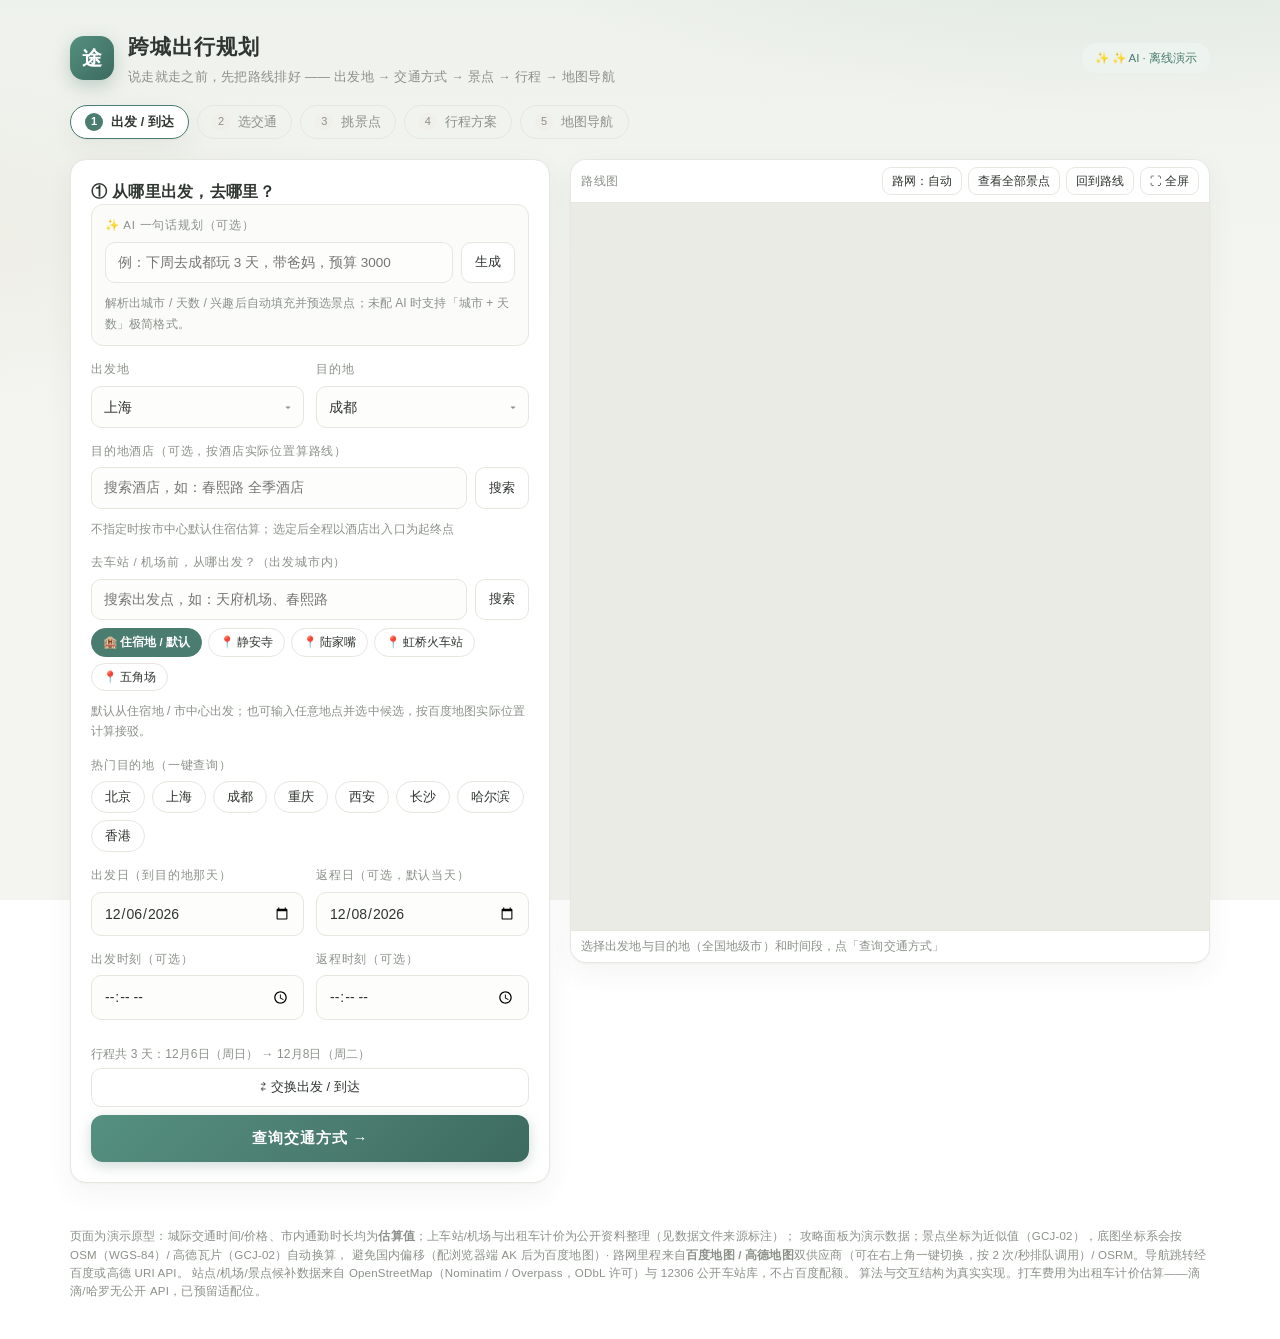
==== prototype/web/travel.html @ 3b56edc2 "feat: AI 景点编排、真实路线可达性与地图坐标/移动端优化 - 步骤④新增「AI 编排」方案，复用步骤①的 AI 通道与配置；输出经白名单、去重、漏排补位与跨天容量平衡 - 接入 OSRM 步行" ====
<!doctype html>
<html lang="zh-CN">
<head>
<meta charset="utf-8">
<meta name="viewport" content="width=device-width, initial-scale=1, viewport-fit=cover">
<meta name="theme-color" content="#f4f5f1">
<title>跨城出行规划 · 原型</title>
<link rel="stylesheet" href="vendor/leaflet/leaflet.css">
<link rel="stylesheet" href="travel.css">
</head>
<body>

<header class="topbar">
  <div class="brand">
    <div class="logo">途</div>
    <div>
      <h1>跨城出行规划</h1>
      <p class="sub">说走就走之前，先把路线排好 —— 出发地 → 交通方式 → 景点 → 行程 → 地图导航</p>
    </div>
  </div>
  <div class="badges">
    <button class="badge ghost link" id="btnAiSet" type="button">✨ <span id="aiBadge">AI 设置</span></button>
  </div>
</header>

<ol class="stepper" id="stepper">
  <li data-step="1" class="on"><i>1</i>出发 / 到达</li>
  <li data-step="2"><i>2</i>选交通</li>
  <li data-step="3"><i>3</i>挑景点</li>
  <li data-step="4"><i>4</i>行程方案</li>
  <li data-step="5"><i>5</i>地图导航</li>
</ol>

<main class="layout">
  <section class="col left">

    <!-- 步骤 1：出发地 / 目的地 -->
    <div class="card step" id="card1">
      <h2>① 从哪里出发，去哪里？</h2>
      <div class="nl-box">
        <label>✨ AI 一句话规划（可选）</label>
        <div class="nl-row">
          <input id="nlInput" placeholder="例：下周去成都玩 3 天，带爸妈，预算 3000">
          <button id="btnNL" class="ghost-btn">生成</button>
        </div>
        <p class="hint">解析出城市 / 天数 / 兴趣后自动填充并预选景点；未配 AI 时支持「城市 + 天数」极简格式。</p>
      </div>
      <div class="field-row">
        <div class="field">
          <label>出发地</label>
          <div class="combo">
            <input id="fromComboInput" class="combo-input" type="text" placeholder="搜索或选择城市"
                   autocomplete="off" role="combobox" aria-expanded="false">
            <button class="combo-arrow" type="button" tabindex="-1" aria-label="展开城市列表">▾</button>
            <div id="fromComboList" class="combo-list hidden"></div>
            <select id="fromSel" class="combo-native" tabindex="-1" aria-hidden="true"></select>
          </div>
        </div>
        <div class="field">
          <label>目的地</label>
          <div class="combo">
            <input id="toComboInput" class="combo-input" type="text" placeholder="搜索或选择城市"
                   autocomplete="off" role="combobox" aria-expanded="false">
            <button class="combo-arrow" type="button" tabindex="-1" aria-label="展开城市列表">▾</button>
            <div id="toComboList" class="combo-list hidden"></div>
            <select id="toSel" class="combo-native" tabindex="-1" aria-hidden="true"></select>
          </div>
        </div>
      </div>
      <div class="field hotel-field">
        <label>目的地酒店（可选，按酒店实际位置算路线）</label>
        <div class="hotel-row">
          <input id="hotelInput" placeholder="搜索酒店，如：春熙路 全季酒店">
          <button id="btnHotelSearch" class="ghost-btn" type="button">搜索</button>
        </div>
        <div id="hotelResults" class="hotel-results hidden"></div>
        <p class="hint" id="hotelHint">不指定时按市中心默认住宿估算；选定后全程以酒店出入口为起终点</p>
      </div>
      <div class="field depart-field">
        <label>去车站 / 机场前，从哪出发？（出发城市内）</label>
        <div class="poi-row">
          <input id="departPointInput" placeholder="搜索出发点，如：天府机场、春熙路">
          <button id="btnDepartSearch" class="ghost-btn" type="button">搜索</button>
        </div>
        <div id="departPointResults" class="poi-results hidden"></div>
        <div id="departPointQuick" class="poi-quick"></div>
        <div id="departPointPicked" class="poi-picked hidden"></div>
        <p class="hint" id="departPointHint">默认从住宿地 / 市中心出发；也可输入任意地点并选中候选，按百度地图实际位置计算接驳。</p>
      </div>
      <div class="field">
        <label>热门目的地（一键查询）</label>
        <div class="quick-cities" id="quickCities">
          <button type="button" data-city="北京">北京</button>
          <button type="button" data-city="上海">上海</button>
          <button type="button" data-city="成都">成都</button>
          <button type="button" data-city="重庆">重庆</button>
          <button type="button" data-city="西安">西安</button>
          <button type="button" data-city="长沙">长沙</button>
          <button type="button" data-city="哈尔滨">哈尔滨</button>
          <button type="button" data-city="香港">香港</button>
        </div>
      </div>
      <div class="field-row">
        <div class="field">
          <label>出发日（到目的地那天）</label>
          <input id="arriveDate" type="date">
        </div>
        <div class="field">
          <label>返程日（可选，默认当天）</label>
          <input id="returnDate" type="date">
        </div>
      </div>
      <div class="field-row">
        <div class="field">
          <label>出发时刻（可选）</label>
          <input id="departTime" type="time" value="">
        </div>
        <div class="field">
          <label>返程时刻（可选）</label>
          <input id="returnTime" type="time" value="">
        </div>
      </div>
      <p class="hint" id="tripHint"></p>
      <button id="btnSwap" class="ghost-btn" style="width:100%;margin-top:4px">⇄ 交换出发 / 到达</button>
      <button id="btnQuery" class="primary">查询交通方式 →</button>
    </div>

    <!-- 步骤 2：交通方式对比 -->
    <div class="card step hidden" id="card2">
      <div class="step-head">
        <h2>② 怎么过去？</h2>
        <button class="back" data-goto="1">← 改城市</button>
      </div>
      <p class="muted" id="distInfo"></p>
      <div id="accessBar" class="access-bar hidden"></div>
      <div id="transportList" class="transport-list"></div>
      <div id="stationPanel" class="station-panel hidden">
        <div class="station-block">
          <div class="station-title" id="fromStationTitle">🛫 出发城市 · 上车站 / 机场</div>
          <div class="poi-row">
            <input id="fromStationInput" placeholder="搜索出发城市的火车站 / 机场">
            <button id="btnFromStationSearch" class="ghost-btn" type="button">搜索</button>
          </div>
          <div id="fromStationResults" class="poi-results hidden"></div>
          <div id="fromStationChips" class="poi-quick"></div>
        </div>
        <div class="station-block">
          <div class="station-title" id="toStationTitle">🛬 目的城市 · 下车站 / 机场</div>
          <div class="poi-row">
            <input id="toStationInput" placeholder="搜索目的城市的火车站 / 机场">
            <button id="btnToStationSearch" class="ghost-btn" type="button">搜索</button>
          </div>
          <div id="toStationResults" class="poi-results hidden"></div>
          <div id="toStationChips" class="poi-quick"></div>
        </div>
        <p class="hint station-hint">火车站来自 12306 免费车站库（本机缓存 7 天），机场优先用内置数据；只有内置没有的站点才会请求百度，且结果会缓存。搜索后可选任意车站 / 机场，接驳里程按所选站点重算。</p>
      </div>
      <p class="hint">城际时间/票价按距离估算（车次票价以 12306 / 航司为准）；上车站与接驳时长来自车站库 + 路网估算，接入真实票务 API 后替换。</p>
      <button id="btnTo3" class="primary" disabled>下一步：挑选景点 →</button>
    </div>

    <!-- 步骤 3：景点分布与选择 -->
    <div class="card step hidden" id="card3">
      <div class="step-head">
        <h2>③ 在 <span id="destName"></span> 玩哪些？</h2>
        <button class="back" data-goto="2">← 改交通</button>
      </div>
      <div class="pool-head">
        <span id="selInfo" class="muted">已选 0 个 · 游玩约 0 分钟</span>
        <span>
          <button id="btnGuide" class="ghost-btn">📍 目的地情报</button>
          <button id="btnClassic" class="ghost-btn">🔥 一键选入经典组合</button>
        </span>
      </div>
      <div class="tier-filter" id="tierFilter"></div>
      <div id="guidePanel" class="guide hidden">
        <div class="g-banner" id="guideBanner"></div>
        <div class="g-tabs" id="guideTabs">
          <button data-gtab="food"></button>
          <button data-gtab="stay"></button>
          <button data-gtab="tips"></button>
          <button data-gtab="ideas"></button>
        </div>
        <input id="guideSearch" placeholder="检索攻略，如：住宿 / 火锅 / 避坑 / 预约">
        <div id="guideList" class="g-list"></div>
        <div class="g-ask">
          <input id="guideQ" placeholder="攻略库里没有的，直接问：带爸妈两天怎么排？">
          <button id="btnGuideAsk" class="ghost-btn">问 AI</button>
        </div>
        <button id="guideGen" class="ghost-btn hidden" style="margin-top:8px">让 AI 生成该城市攻略</button>
      </div>
      <div id="spotGrid" class="spot-grid"></div>
      <p class="hint">景点分四级：<b>🔥热门</b>（必去打卡）、<b>💰性价比</b>（免费或便宜但值得）、<b>🌿冷门</b>（本地人爱去）、<b>🧭待探索</b>（新晋网红 / 小众宝藏）。右侧地图即分布，点圆点也可勾选。</p>
      <button id="btnPlan" class="primary">生成行程规划 →</button>
    </div>

    <!-- 步骤 4：行程方案 -->
    <div class="card step hidden" id="card4">
      <div class="step-head">
        <h2>④ 行程方案</h2>
        <button class="back" data-goto="3">← 改景点</button>
      </div>
      <div class="scheme-tabs" id="schemeTabs">
        <button data-scheme="recommended" class="on">🤖 系统推荐 · 最省时</button>
        <button data-scheme="popular">🔥 大众经典路线</button>
        <button data-scheme="custom">✍️ 自定义安排</button>
        <button data-scheme="ai">✨ AI 编排</button>
      </div>
      <p class="muted" id="schemeMeta"></p>
      <div id="aiPlanBar" class="ai-plan-bar hidden">
        <span id="aiPlanStatus" class="ai-plan-status"></span>
        <button id="btnAiReplan" class="ghost-btn sm" type="button">🔄 重新编排</button>
      </div>
      <p class="trip-meta" id="tripMeta"></p>
      <div class="opt-row">
        <label class="chk"><input type="checkbox" id="chkTicket" checked> 费用计入门票</label>
      </div>
      <div class="preset-row">
        <span class="muted">通勤快捷键：</span>
        <button class="ghost-btn sm" data-preset="smart" title="逐段对比步行 / 骑行 / 公交地铁 / 打车的百度实时时长，选最快组合">⚡ 最快组合</button>
        <button class="ghost-btn sm" data-preset="taxi">全程打车</button>
        <button class="ghost-btn sm" data-preset="transit">全程公交地铁</button>
      </div>
      <div id="timeline" class="timeline"></div>
      <div id="totals" class="totals"></div>
      <div class="action-row">
        <button id="btnCopy" class="ghost-btn">📋 复制行程单</button>
        <button id="btnExplain" class="ghost-btn">🤖 AI 讲解</button>
        <button id="btnTo5" class="primary">地图与导航 →</button>
      </div>
    </div>

    <!-- 步骤 5：地图导航 -->
    <div class="card step hidden" id="card5">
      <div class="step-head">
        <h2>⑤ 地图导航（雏形）</h2>
        <button class="back" data-goto="4">← 改方案</button>
      </div>
      <p class="muted">右侧地图已画出整条路线：<b>不同颜色 = 不同天数</b>，线型区分方式（点线=步行、长虚线=骑行、实线=公交地铁、疏虚线=打车），同一天颜色相同、多天自动换色，避免线路叠在一起看不清。数字圆点为游玩顺序，🏨 为住宿/出发点。点任意一段线可查看该段并跳转导航。</p>
      <div class="action-row">
        <button id="btnNavAll" class="primary">🧭 在百度地图导航全程</button>
      </div>
      <p class="hint">「⚡ 最快组合」会逐段对比步行 / 骑行 / 公交地铁 / 打车的百度实时时长，交通方式可以每段不同；公交地铁段自带步行接驳，时间轴会显示换乘组成。详细道路折线加载完成前，地图先用直线示意。</p>
    </div>

  </section>

  <aside class="mapcard">
    <div class="map-head">
      <span class="map-title">路线图</span>
      <div class="map-toolbar">
        <button id="btnProvider" class="ghost-btn sm" title="在 自动 / 百度 / 高德 之间切换路网服务">路网：自动</button>
        <button id="btnFitSpots" class="ghost-btn sm">查看全部景点</button>
        <button id="btnFitRoute" class="ghost-btn sm">回到路线</button>
        <button id="btnMapFull" class="ghost-btn sm" type="button" title="全屏查看地图，手机上更大更好操作">⛶ 全屏</button>
      </div>
    </div>
    <div id="map"></div>
    <div class="map-foot">
      <div id="legend" class="legend hidden"></div>
      <div id="mapHint" class="map-hint">选择城市后，这里展示两地位置与景点分布</div>
    </div>
    <div id="routeLoading" class="route-loading hidden" role="status" aria-live="polite">
      <span class="rl-spin" aria-hidden="true"></span>
      <span id="routeLoadingText">正在加载详细路线</span>
    </div>
  </aside>
</main>

<footer class="foot">
  页面为演示原型：城际交通时间/价格、市内通勤时长均为<b>估算值</b>；上车站/机场与出租车计价为公开资料整理（见数据文件来源标注）；
  攻略面板为演示数据；景点坐标为近似值（GCJ-02），底图坐标系会按 OSM（WGS-84）/ 高德瓦片（GCJ-02）自动换算，
  避免国内偏移（配浏览器端 AK 后为百度地图）·
  路网里程来自<b>百度地图 / 高德地图</b>双供应商（可在右上角一键切换，按 2 次/秒排队调用）/ OSRM。导航跳转经百度或高德 URI API。
  站点/机场/景点候补数据来自 OpenStreetMap（Nominatim / Overpass，ODbL 许可）与 12306 公开车站库，不占百度配额。
  算法与交互结构为真实实现。打车费用为出租车计价估算——滴滴/哈罗无公开 API，已预留适配位。
</footer>

<div id="toast" class="toast hidden"></div>

<!-- AI 设置弹窗 -->
<div id="aiModal" class="modal hidden">
  <div class="modal-card">
    <div class="step-head">
      <h2>✨ AI 与地图服务设置</h2>
      <button class="back" data-close type="button">✕ 关闭</button>
    </div>
    <p class="muted" id="aiStatus"></p>
    <div class="field">
      <label>通道</label>
      <select id="aiProvider"></select>
      <p class="hint" id="aiProviderHint"></p>
    </div>
    <div id="aiRealFields">
      <div class="field">
        <label>Base URL（OpenAI 兼容接口）</label>
        <input id="aiBaseURL">
      </div>
      <div class="field">
        <label>模型</label>
        <input id="aiModel">
      </div>
      <div class="field">
        <label>API Key（只存本机浏览器；留空则用本地 serve.py 的环境变量 key）</label>
        <input id="aiKey" type="password" placeholder="sk-…">
      </div>
    </div>
    <p class="hint" style="margin:16px 0 8px;font-weight:600;color:var(--ink)">百度地图开放平台</p>
    <p class="muted" id="baiduStatus"></p>
    <div class="field">
      <label>服务器端 AK（Web 服务 API，路网里程；留空则用 serve.py 环境变量 BAIDU_MAP_AK）</label>
      <input id="baiduAk" type="password" placeholder="百度控制台 · 服务端 AK（IP 白名单）">
    </div>
    <div class="field">
      <label>浏览器端 AK（JS API GL，地图展示层；保存并刷新后底图切换为百度地图）</label>
      <input id="baiduAkBrowser" type="password" placeholder="百度控制台 · 浏览器端 AK（Referer 白名单）">
    </div>
    <p class="hint" style="margin:16px 0 8px;font-weight:600;color:var(--ink)">高级：按能力分流（可选）</p>
    <p class="muted">默认「自动」：路线先走百度、地点先走高德，两家额度各摊一半。任一项指定后，地图工具栏的路网按钮会显示「自定义」。</p>
    <div class="field-row">
      <div class="field">
        <label>路线规划（驾车/步行/公交）</label>
        <select id="routeProviderPref">
          <option value="auto">自动</option>
          <option value="baidu">百度地图</option>
          <option value="amap">高德地图</option>
        </select>
      </div>
      <div class="field">
        <label>地点检索（POI/酒店/车站）</label>
        <select id="placeProviderPref">
          <option value="auto">自动</option>
          <option value="baidu">百度地图</option>
          <option value="amap">高德地图</option>
        </select>
      </div>
    </div>
    <p class="hint" style="margin:16px 0 8px;font-weight:600;color:var(--ink)">本地持久缓存</p>
    <p class="muted" id="cacheStatus">地点与路线结果会保存到本机；超出上限时按使用频率自动清理低频条目。</p>
    <div class="field">
      <label>缓存体积上限（MB，默认 500；范围 10–10240）</label>
      <input id="cacheMaxMb" type="number" min="10" max="10240" step="10" placeholder="500">
    </div>
    <div class="action-row" style="margin-top:0">
      <button id="cacheSave" class="ghost-btn" type="button">保存缓存上限</button>
    </div>
    <div class="action-row">
      <button id="aiTest" class="ghost-btn">测试连通</button>
      <button id="aiSave" class="primary">保存</button>
    </div>
    <p class="hint">推荐：OpenRouter 免费模型（浏览器直连，无需本地服务）；现场断网时用「离线演示」通道。两类 key 永远不会写进代码仓库。</p>
  </div>
</div>

<!-- AI 输出弹窗（讲解 / 问答 / 一句话规划结果） -->
<div id="aiOut" class="modal hidden">
  <div class="modal-card">
    <div class="step-head">
      <h2 id="aiOutTitle"></h2>
      <button class="back" data-close type="button">✕ 关闭</button>
    </div>
    <div id="aiOutBody" class="ai-out"></div>
  </div>
</div>

<script src="vendor/leaflet/leaflet.js"></script>
<script src="travel-data.js"></script>
<script src="travel-guides.js"></script>
<script src="ai.js"></script>
<script src="baidu.js"></script>
<script src="maps.js"></script>
<script src="travel.js"></script>
</body>
</html>
---- prototype/web/vendor/leaflet/leaflet.css ----
/* required styles */

.leaflet-pane,
.leaflet-tile,
.leaflet-marker-icon,
.leaflet-marker-shadow,
.leaflet-tile-container,
.leaflet-pane > svg,
.leaflet-pane > canvas,
.leaflet-zoom-box,
.leaflet-image-layer,
.leaflet-layer {
	position: absolute;
	left: 0;
	top: 0;
	}
.leaflet-container {
	overflow: hidden;
	}
.leaflet-tile,
.leaflet-marker-icon,
.leaflet-marker-shadow {
	-webkit-user-select: none;
	   -moz-user-select: none;
	        user-select: none;
	  -webkit-user-drag: none;
	}
/* Prevents IE11 from highlighting tiles in blue */
.leaflet-tile::selection {
	background: transparent;
}
/* Safari renders non-retina tile on retina better with this, but Chrome is worse */
.leaflet-safari .leaflet-tile {
	image-rendering: -webkit-optimize-contrast;
	}
/* hack that prevents hw layers "stretching" when loading new tiles */
.leaflet-safari .leaflet-tile-container {
	width: 1600px;
	height: 1600px;
	-webkit-transform-origin: 0 0;
	}
.leaflet-marker-icon,
.leaflet-marker-shadow {
	display: block;
	}
/* .leaflet-container svg: reset svg max-width decleration shipped in Joomla! (joomla.org) 3.x */
/* .leaflet-container img: map is broken in FF if you have max-width: 100% on tiles */
.leaflet-container .leaflet-overlay-pane svg {
	max-width: none !important;
	max-height: none !important;
	}
.leaflet-container .leaflet-marker-pane img,
.leaflet-container .leaflet-shadow-pane img,
.leaflet-container .leaflet-tile-pane img,
.leaflet-container img.leaflet-image-layer,
.leaflet-container .leaflet-tile {
	max-width: none !important;
	max-height: none !important;
	width: auto;
	padding: 0;
	}

.leaflet-container img.leaflet-tile {
	/* See: https://bugs.chromium.org/p/chromium/issues/detail?id=600120 */
	mix-blend-mode: plus-lighter;
}

.leaflet-container.leaflet-touch-zoom {
	-ms-touch-action: pan-x pan-y;
	touch-action: pan-x pan-y;
	}
.leaflet-container.leaflet-touch-drag {
	-ms-touch-action: pinch-zoom;
	/* Fallback for FF which doesn't support pinch-zoom */
	touch-action: none;
	touch-action: pinch-zoom;
}
.leaflet-container.leaflet-touch-drag.leaflet-touch-zoom {
	-ms-touch-action: none;
	touch-action: none;
}
.leaflet-container {
	-webkit-tap-highlight-color: transparent;
}
.leaflet-container a {
	-webkit-tap-highlight-color: rgba(51, 181, 229, 0.4);
}
.leaflet-tile {
	filter: inherit;
	visibility: hidden;
	}
.leaflet-tile-loaded {
	visibility: inherit;
	}
.leaflet-zoom-box {
	width: 0;
	height: 0;
	-moz-box-sizing: border-box;
	     box-sizing: border-box;
	z-index: 800;
	}
/* workaround for https://bugzilla.mozilla.org/show_bug.cgi?id=888319 */
.leaflet-overlay-pane svg {
	-moz-user-select: none;
	}

.leaflet-pane         { z-index: 400; }

.leaflet-tile-pane    { z-index: 200; }
.leaflet-overlay-pane { z-index: 400; }
.leaflet-shadow-pane  { z-index: 500; }
.leaflet-marker-pane  { z-index: 600; }
.leaflet-tooltip-pane   { z-index: 650; }
.leaflet-popup-pane   { z-index: 700; }

.leaflet-map-pane canvas { z-index: 100; }
.leaflet-map-pane svg    { z-index: 200; }

.leaflet-vml-shape {
	width: 1px;
	height: 1px;
	}
.lvml {
	behavior: url(#default#VML);
	display: inline-block;
	position: absolute;
	}


/* control positioning */

.leaflet-control {
	position: relative;
	z-index: 800;
	pointer-events: visiblePainted; /* IE 9-10 doesn't have auto */
	pointer-events: auto;
	}
.leaflet-top,
.leaflet-bottom {
	position: absolute;
	z-index: 1000;
	pointer-events: none;
	}
.leaflet-top {
	top: 0;
	}
.leaflet-right {
	right: 0;
	}
.leaflet-bottom {
	bottom: 0;
	}
.leaflet-left {
	left: 0;
	}
.leaflet-control {
	float: left;
	clear: both;
	}
.leaflet-right .leaflet-control {
	float: right;
	}
.leaflet-top .leaflet-control {
	margin-top: 10px;
	}
.leaflet-bottom .leaflet-control {
	margin-bottom: 10px;
	}
.leaflet-left .leaflet-control {
	margin-left: 10px;
	}
.leaflet-right .leaflet-control {
	margin-right: 10px;
	}


/* zoom and fade animations */

.leaflet-fade-anim .leaflet-popup {
	opacity: 0;
	-webkit-transition: opacity 0.2s linear;
	   -moz-transition: opacity 0.2s linear;
	        transition: opacity 0.2s linear;
	}
.leaflet-fade-anim .leaflet-map-pane .leaflet-popup {
	opacity: 1;
	}
.leaflet-zoom-animated {
	-webkit-transform-origin: 0 0;
	    -ms-transform-origin: 0 0;
	        transform-origin: 0 0;
	}
svg.leaflet-zoom-animated {
	will-change: transform;
}

.leaflet-zoom-anim .leaflet-zoom-animated {
	-webkit-transition: -webkit-transform 0.25s cubic-bezier(0,0,0.25,1);
	   -moz-transition:    -moz-transform 0.25s cubic-bezier(0,0,0.25,1);
	        transition:         transform 0.25s cubic-bezier(0,0,0.25,1);
	}
.leaflet-zoom-anim .leaflet-tile,
.leaflet-pan-anim .leaflet-tile {
	-webkit-transition: none;
	   -moz-transition: none;
	        transition: none;
	}

.leaflet-zoom-anim .leaflet-zoom-hide {
	visibility: hidden;
	}


/* cursors */

.leaflet-interactive {
	cursor: pointer;
	}
.leaflet-grab {
	cursor: -webkit-grab;
	cursor:    -moz-grab;
	cursor:         grab;
	}
.leaflet-crosshair,
.leaflet-crosshair .leaflet-interactive {
	cursor: crosshair;
	}
.leaflet-popup-pane,
.leaflet-control {
	cursor: auto;
	}
.leaflet-dragging .leaflet-grab,
.leaflet-dragging .leaflet-grab .leaflet-interactive,
.leaflet-dragging .leaflet-marker-draggable {
	cursor: move;
	cursor: -webkit-grabbing;
	cursor:    -moz-grabbing;
	cursor:         grabbing;
	}

/* marker & overlays interactivity */
.leaflet-marker-icon,
.leaflet-marker-shadow,
.leaflet-image-layer,
.leaflet-pane > svg path,
.leaflet-tile-container {
	pointer-events: none;
	}

.leaflet-marker-icon.leaflet-interactive,
.leaflet-image-layer.leaflet-interactive,
.leaflet-pane > svg path.leaflet-interactive,
svg.leaflet-image-layer.leaflet-interactive path {
	pointer-events: visiblePainted; /* IE 9-10 doesn't have auto */
	pointer-events: auto;
	}

/* visual tweaks */

.leaflet-container {
	background: #ddd;
	outline-offset: 1px;
	}
.leaflet-container a {
	color: #0078A8;
	}
.leaflet-zoom-box {
	border: 2px dotted #38f;
	background: rgba(255,255,255,0.5);
	}


/* general typography */
.leaflet-container {
	font-family: "Helvetica Neue", Arial, Helvetica, sans-serif;
	font-size: 12px;
	font-size: 0.75rem;
	line-height: 1.5;
	}


/* general toolbar styles */

.leaflet-bar {
	box-shadow: 0 1px 5px rgba(0,0,0,0.65);
	border-radius: 4px;
	}
.leaflet-bar a {
	background-color: #fff;
	border-bottom: 1px solid #ccc;
	width: 26px;
	height: 26px;
	line-height: 26px;
	display: block;
	text-align: center;
	text-decoration: none;
	color: black;
	}
.leaflet-bar a,
.leaflet-control-layers-toggle {
	background-position: 50% 50%;
	background-repeat: no-repeat;
	display: block;
	}
.leaflet-bar a:hover,
.leaflet-bar a:focus {
	background-color: #f4f4f4;
	}
.leaflet-bar a:first-child {
	border-top-left-radius: 4px;
	border-top-right-radius: 4px;
	}
.leaflet-bar a:last-child {
	border-bottom-left-radius: 4px;
	border-bottom-right-radius: 4px;
	border-bottom: none;
	}
.leaflet-bar a.leaflet-disabled {
	cursor: default;
	background-color: #f4f4f4;
	color: #bbb;
	}

.leaflet-touch .leaflet-bar a {
	width: 30px;
	height: 30px;
	line-height: 30px;
	}
.leaflet-touch .leaflet-bar a:first-child {
	border-top-left-radius: 2px;
	border-top-right-radius: 2px;
	}
.leaflet-touch .leaflet-bar a:last-child {
	border-bottom-left-radius: 2px;
	border-bottom-right-radius: 2px;
	}

/* zoom control */

.leaflet-control-zoom-in,
.leaflet-control-zoom-out {
	font: bold 18px 'Lucida Console', Monaco, monospace;
	text-indent: 1px;
	}

.leaflet-touch .leaflet-control-zoom-in, .leaflet-touch .leaflet-control-zoom-out  {
	font-size: 22px;
	}


/* layers control */

.leaflet-control-layers {
	box-shadow: 0 1px 5px rgba(0,0,0,0.4);
	background: #fff;
	border-radius: 5px;
	}
.leaflet-control-layers-toggle {
	background-image: url(images/layers.png);
	width: 36px;
	height: 36px;
	}
.leaflet-retina .leaflet-control-layers-toggle {
	background-image: url(images/layers-2x.png);
	background-size: 26px 26px;
	}
.leaflet-touch .leaflet-control-layers-toggle {
	width: 44px;
	height: 44px;
	}
.leaflet-control-layers .leaflet-control-layers-list,
.leaflet-control-layers-expanded .leaflet-control-layers-toggle {
	display: none;
	}
.leaflet-control-layers-expanded .leaflet-control-layers-list {
	display: block;
	position: relative;
	}
.leaflet-control-layers-expanded {
	padding: 6px 10px 6px 6px;
	color: #333;
	background: #fff;
	}
.leaflet-control-layers-scrollbar {
	overflow-y: scroll;
	overflow-x: hidden;
	padding-right: 5px;
	}
.leaflet-control-layers-selector {
	margin-top: 2px;
	position: relative;
	top: 1px;
	}
.leaflet-control-layers label {
	display: block;
	font-size: 13px;
	font-size: 1.08333em;
	}
.leaflet-control-layers-separator {
	height: 0;
	border-top: 1px solid #ddd;
	margin: 5px -10px 5px -6px;
	}

/* Default icon URLs */
.leaflet-default-icon-path { /* used only in path-guessing heuristic, see L.Icon.Default */
	background-image: url(images/marker-icon.png);
	}


/* attribution and scale controls */

.leaflet-container .leaflet-control-attribution {
	background: #fff;
	background: rgba(255, 255, 255, 0.8);
	margin: 0;
	}
.leaflet-control-attribution,
.leaflet-control-scale-line {
	padding: 0 5px;
	color: #333;
	line-height: 1.4;
	}
.leaflet-control-attribution a {
	text-decoration: none;
	}
.leaflet-control-attribution a:hover,
.leaflet-control-attribution a:focus {
	text-decoration: underline;
	}
.leaflet-attribution-flag {
	display: inline !important;
	vertical-align: baseline !important;
	width: 1em;
	height: 0.6669em;
	}
.leaflet-left .leaflet-control-scale {
	margin-left: 5px;
	}
.leaflet-bottom .leaflet-control-scale {
	margin-bottom: 5px;
	}
.leaflet-control-scale-line {
	border: 2px solid #777;
	border-top: none;
	line-height: 1.1;
	padding: 2px 5px 1px;
	white-space: nowrap;
	-moz-box-sizing: border-box;
	     box-sizing: border-box;
	background: rgba(255, 255, 255, 0.8);
	text-shadow: 1px 1px #fff;
	}
.leaflet-control-scale-line:not(:first-child) {
	border-top: 2px solid #777;
	border-bottom: none;
	margin-top: -2px;
	}
.leaflet-control-scale-line:not(:first-child):not(:last-child) {
	border-bottom: 2px solid #777;
	}

.leaflet-touch .leaflet-control-attribution,
.leaflet-touch .leaflet-control-layers,
.leaflet-touch .leaflet-bar {
	box-shadow: none;
	}
.leaflet-touch .leaflet-control-layers,
.leaflet-touch .leaflet-bar {
	border: 2px solid rgba(0,0,0,0.2);
	background-clip: padding-box;
	}


/* popup */

.leaflet-popup {
	position: absolute;
	text-align: center;
	margin-bottom: 20px;
	}
.leaflet-popup-content-wrapper {
	padding: 1px;
	text-align: left;
	border-radius: 12px;
	}
.leaflet-popup-content {
	margin: 13px 24px 13px 20px;
	line-height: 1.3;
	font-size: 13px;
	font-size: 1.08333em;
	min-height: 1px;
	}
.leaflet-popup-content p {
	margin: 17px 0;
	margin: 1.3em 0;
	}
.leaflet-popup-tip-container {
	width: 40px;
	height: 20px;
	position: absolute;
	left: 50%;
	margin-top: -1px;
	margin-left: -20px;
	overflow: hidden;
	pointer-events: none;
	}
.leaflet-popup-tip {
	width: 17px;
	height: 17px;
	padding: 1px;

	margin: -10px auto 0;
	pointer-events: auto;

	-webkit-transform: rotate(45deg);
	   -moz-transform: rotate(45deg);
	    -ms-transform: rotate(45deg);
	        transform: rotate(45deg);
	}
.leaflet-popup-content-wrapper,
.leaflet-popup-tip {
	background: white;
	color: #333;
	box-shadow: 0 3px 14px rgba(0,0,0,0.4);
	}
.leaflet-container a.leaflet-popup-close-button {
	position: absolute;
	top: 0;
	right: 0;
	border: none;
	text-align: center;
	width: 24px;
	height: 24px;
	font: 16px/24px Tahoma, Verdana, sans-serif;
	color: #757575;
	text-decoration: none;
	background: transparent;
	}
.leaflet-container a.leaflet-popup-close-button:hover,
.leaflet-container a.leaflet-popup-close-button:focus {
	color: #585858;
	}
.leaflet-popup-scrolled {
	overflow: auto;
	}

.leaflet-oldie .leaflet-popup-content-wrapper {
	-ms-zoom: 1;
	}
.leaflet-oldie .leaflet-popup-tip {
	width: 24px;
	margin: 0 auto;

	-ms-filter: "progid:DXImageTransform.Microsoft.Matrix(M11=0.70710678, M12=0.70710678, M21=-0.70710678, M22=0.70710678)";
	filter: progid:DXImageTransform.Microsoft.Matrix(M11=0.70710678, M12=0.70710678, M21=-0.70710678, M22=0.70710678);
	}

.leaflet-oldie .leaflet-control-zoom,
.leaflet-oldie .leaflet-control-layers,
.leaflet-oldie .leaflet-popup-content-wrapper,
.leaflet-oldie .leaflet-popup-tip {
	border: 1px solid #999;
	}


/* div icon */

.leaflet-div-icon {
	background: #fff;
	border: 1px solid #666;
	}


/* Tooltip */
/* Base styles for the element that has a tooltip */
.leaflet-tooltip {
	position: absolute;
	padding: 6px;
	background-color: #fff;
	border: 1px solid #fff;
	border-radius: 3px;
	color: #222;
	white-space: nowrap;
	-webkit-user-select: none;
	-moz-user-select: none;
	-ms-user-select: none;
	user-select: none;
	pointer-events: none;
	box-shadow: 0 1px 3px rgba(0,0,0,0.4);
	}
.leaflet-tooltip.leaflet-interactive {
	cursor: pointer;
	pointer-events: auto;
	}
.leaflet-tooltip-top:before,
.leaflet-tooltip-bottom:before,
.leaflet-tooltip-left:before,
.leaflet-tooltip-right:before {
	position: absolute;
	pointer-events: none;
	border: 6px solid transparent;
	background: transparent;
	content: "";
	}

/* Directions */

.leaflet-tooltip-bottom {
	margin-top: 6px;
}
.leaflet-tooltip-top {
	margin-top: -6px;
}
.leaflet-tooltip-bottom:before,
.leaflet-tooltip-top:before {
	left: 50%;
	margin-left: -6px;
	}
.leaflet-tooltip-top:before {
	bottom: 0;
	margin-bottom: -12px;
	border-top-color: #fff;
	}
.leaflet-tooltip-bottom:before {
	top: 0;
	margin-top: -12px;
	margin-left: -6px;
	border-bottom-color: #fff;
	}
.leaflet-tooltip-left {
	margin-left: -6px;
}
.leaflet-tooltip-right {
	margin-left: 6px;
}
.leaflet-tooltip-left:before,
.leaflet-tooltip-right:before {
	top: 50%;
	margin-top: -6px;
	}
.leaflet-tooltip-left:before {
	right: 0;
	margin-right: -12px;
	border-left-color: #fff;
	}
.leaflet-tooltip-right:before {
	left: 0;
	margin-left: -12px;
	border-right-color: #fff;
	}

/* Printing */

@media print {
	/* Prevent printers from removing background-images of controls. */
	.leaflet-control {
		-webkit-print-color-adjust: exact;
		print-color-adjust: exact;
		}
	}
---- prototype/web/travel.css ----
/* 跨城出行规划 · 简约缓和风
 * 设计基调：清晨薄雾 —— 低饱和青绿灰底、柔和松石绿主色、大留白、细边框、轻阴影。
 * 只做视觉层，类名与页面逻辑完全对应 travel.html / travel.js。
 */
:root{
  --bg:#f4f5f1;
  --card:#ffffff;
  --ink:#2f3530;
  --muted:#8b9189;
  --line:#e7e6df;
  --line-soft:#f0efe9;
  --accent:#4a7c6f;        /* 松石绿 */
  --accent-deep:#3c6a5e;
  --accent-soft:#edf3ef;
  --sand:#a98963;          /* 暖沙色，少量点缀 */
  --sand-soft:#f6f1e7;
  --red:#b06a5b;
  --shadow:0 1px 2px rgba(47,53,48,.04), 0 10px 28px rgba(47,53,48,.055);
  --r:16px;
  /* 通勤方式（低饱和） */
  --walk:#6b9e78; --bike:#b39a67; --transit:#7295b4; --taxi:#9a86b8;
}
*{box-sizing:border-box}
html,body{margin:0;padding:0}
body{
  background:
    radial-gradient(1100px 380px at 88% -120px, rgba(74,124,111,.12), transparent 62%),
    radial-gradient(900px 320px at -10% 240px, rgba(169,137,99,.07), transparent 60%),
    linear-gradient(180deg,#eef2ec 0%,var(--bg) 320px);
  background-attachment:fixed;
  color:var(--ink);
  font:15px/1.6 -apple-system,BlinkMacSystemFont,"PingFang SC","HarmonyOS Sans SC","Microsoft YaHei",sans-serif;
  -webkit-font-smoothing:antialiased;
  letter-spacing:.1px;
}
::selection{background:#cfe2da}
::-webkit-scrollbar{width:10px;height:10px}
::-webkit-scrollbar-thumb{background:#d4d9d1;border-radius:8px;border:2px solid var(--bg)}
::-webkit-scrollbar-thumb:hover{background:#c2c9c0}
::-webkit-scrollbar-track{background:transparent}
h1,h2{margin:0;font-weight:600}
h2{font-size:15.5px;letter-spacing:.3px}
button{font:inherit;color:inherit;cursor:pointer}
input,select{font:inherit;color:inherit}
.hidden{display:none!important}
.muted{color:var(--muted);font-size:12.5px}
.hint{font-size:12px;color:var(--muted);margin:10px 0 0;line-height:1.7}
.hint b{color:var(--ink);font-weight:600}

/* ---------- 顶栏 ---------- */
.topbar{
  display:flex;align-items:center;justify-content:space-between;gap:16px;
  max-width:1180px;margin:0 auto;padding:30px 20px 18px;
}
.brand{display:flex;align-items:center;gap:14px}
.logo{
  width:44px;height:44px;border-radius:14px;flex:none;
  background:linear-gradient(135deg,#55907f,var(--accent-deep));
  color:#fff;display:grid;place-items:center;
  font-size:20px;font-weight:600;letter-spacing:1px;
  box-shadow:0 6px 18px rgba(60,106,94,.28);
}
h1{font-size:21px;letter-spacing:1px}
.sub{margin:3px 0 0;font-size:12.5px;color:var(--muted);letter-spacing:.3px}
.badges{display:flex;gap:8px;flex-wrap:wrap;justify-content:flex-end}
.badge{
  font-size:11.5px;padding:5px 12px;border-radius:999px;text-decoration:none;
  background:transparent;color:var(--muted);border:1px solid var(--line);
  white-space:nowrap;transition:.2s;
}
.badge:first-child{background:var(--accent-soft);color:var(--accent);border-color:transparent}
.badge.link:hover,.badge.ghost:hover{color:var(--accent);border-color:var(--accent)}

/* ---------- 步骤条 ---------- */
.stepper{
  list-style:none;display:flex;gap:8px;flex-wrap:wrap;
  max-width:1180px;margin:0 auto;padding:0 20px 10px;
}
.stepper li{
  display:flex;align-items:center;gap:8px;
  font-size:12.5px;color:var(--muted);padding:6px 14px;border-radius:999px;
  background:transparent;border:1px solid var(--line);user-select:none;transition:.2s;
}
.stepper li i{
  font-style:normal;width:18px;height:18px;border-radius:50%;
  display:grid;place-items:center;font-size:11px;
  background:var(--line-soft);color:var(--muted);transition:.2s;
}
.stepper li.done{color:var(--accent);border-color:transparent;background:var(--accent-soft)}
.stepper li.done i{background:transparent;color:var(--accent)}
.stepper li.on{color:var(--ink);font-weight:600;border-color:var(--accent);background:var(--card);box-shadow:var(--shadow)}
.stepper li.on i{background:var(--accent);color:#fff}
.stepper li.can{cursor:pointer}
.stepper li.can:hover{border-color:var(--accent);color:var(--accent)}

/* ---------- 布局 ---------- */
.layout{
  max-width:1180px;margin:0 auto;padding:10px 20px 28px;
  display:grid;grid-template-columns:480px minmax(0,1fr);gap:20px;align-items:start;
}
.col{min-width:0}
.card{
  background:var(--card);border:1px solid var(--line);border-radius:var(--r);
  box-shadow:var(--shadow);padding:20px;margin-bottom:16px;
}
.step-head{display:flex;align-items:center;justify-content:space-between;gap:10px;margin-bottom:12px}
.back{
  border:0;background:transparent;color:var(--muted);font-size:12.5px;padding:2px 4px;
  transition:.2s;
}
.back:hover{color:var(--accent)}

.field{margin-bottom:14px}
.field label{
  display:block;font-size:11.5px;color:var(--muted);letter-spacing:.8px;margin-bottom:7px;
}
.field-row{display:grid;grid-template-columns:1fr 1fr;gap:12px}
select,input[type=date],input[type=time],input[type=number]{
  width:100%;padding:9px 12px;border:1px solid var(--line);border-radius:10px;
  background:#fdfdfb;font-size:14px;color:var(--ink);transition:border-color .2s;
}
select:focus,input:focus{outline:none;border-color:var(--accent);box-shadow:0 0 0 3px rgba(74,124,111,.12)}

.primary{
  width:100%;margin-top:8px;padding:12px 16px;border:0;border-radius:12px;
  background:linear-gradient(135deg,#55907f,var(--accent) 55%,var(--accent-deep));
  color:#fff;font-weight:600;font-size:14.5px;letter-spacing:1px;
  box-shadow:0 4px 14px rgba(60,106,94,.24);
  transition:.2s;
}
.primary:hover:not(:disabled){box-shadow:0 6px 20px rgba(60,106,94,.34);transform:translateY(-1px)}
.primary:active:not(:disabled){transform:translateY(0)}
.primary:disabled{background:#cdd4cf;color:#fff;cursor:not-allowed;box-shadow:none;transform:none}
.ghost-btn{
  border:1px solid var(--line);background:var(--card);border-radius:10px;
  padding:8px 13px;font-size:13px;color:var(--ink);transition:.2s;
}
.ghost-btn:hover{border-color:var(--accent);color:var(--accent)}
.ghost-btn.sm{padding:5px 11px;font-size:12.5px;border-radius:9px}
button.on.ghost-btn{background:var(--accent-soft);border-color:var(--accent);color:var(--accent);font-weight:600}

/* ---------- 步骤2：交通卡片 ---------- */
.transport-list{display:flex;flex-direction:column;gap:10px;margin-top:12px}
.tcard{
  display:grid;grid-template-columns:46px 1fr auto;gap:13px;align-items:center;
  border:1px solid var(--line);border-radius:14px;padding:13px 16px;background:var(--card);
  cursor:pointer;transition:.2s;position:relative;text-align:left;width:100%;
}
.tcard:hover{border-color:#cfd8d2;transform:translateY(-1px);box-shadow:0 6px 18px rgba(47,53,48,.07)}
.tcard.on{
  border-color:var(--accent);background:var(--accent-soft);
  box-shadow:0 0 0 1px var(--accent) inset, 0 8px 20px rgba(74,124,111,.10);
}
.tcard.off{opacity:.42;cursor:not-allowed;background:#fafaf7;transform:none;box-shadow:none}
.tcard .ico{
  font-size:23px;width:46px;height:46px;border-radius:13px;
  background:#fbfcf9;border:1px solid var(--line-soft);
  display:grid;place-items:center;
}
.tcard.on .ico{background:#fff;border-color:#dbe7e1}
.tcard .name{display:block;font-weight:600;font-size:14px}
.tcard .note{display:block;font-size:11.5px;color:var(--muted);margin-top:2px}
.tcard .time{font-size:17px;font-weight:700;font-variant-numeric:tabular-nums}
.tcard .cost{display:block;font-size:12.5px;color:var(--sand);text-align:right;margin-top:1px}
.tcard .why{font-size:11.5px;color:var(--muted)}
.tb{
  position:absolute;top:-9px;right:12px;font-size:10.5px;padding:2px 9px;border-radius:999px;
  background:var(--sand-soft);color:var(--sand);border:1px solid #eadfc9;
}
.tb.fast{background:#edf2f7;color:#5c7d9b;border-color:transparent}
.tb.cheap{background:var(--accent-soft);color:var(--accent);border-color:transparent}

/* ---------- 步骤3：景点 ---------- */
.pool-head{display:flex;align-items:center;justify-content:space-between;gap:10px;margin:2px 0 12px}
.quick-cities{display:flex;gap:7px;flex-wrap:wrap}
.quick-cities button{
  border:1px solid var(--line);background:var(--card);border-radius:999px;
  padding:5px 13px;font-size:12.5px;color:var(--ink);transition:.2s;
}
.quick-cities button:hover{border-color:var(--accent);color:var(--accent);background:var(--accent-soft)}
.tier-filter{display:flex;gap:7px;flex-wrap:wrap;margin:0 0 12px}
.tier-filter button{
  border:1px solid var(--line);background:var(--card);border-radius:999px;
  padding:4px 12px;font-size:12px;color:var(--muted);transition:.2s;
}
.tier-filter button i{font-style:normal;opacity:.6;font-size:11px}
.tier-filter button.on{background:var(--accent);border-color:var(--accent);color:#fff;font-weight:600}
.tier-filter button.on i{opacity:.85}
.tier-filter button:disabled{opacity:.35;cursor:not-allowed}
.spot-grid{display:grid;grid-template-columns:repeat(auto-fill,minmax(136px,1fr));gap:9px}
.spot{
  position:relative;text-align:left;background:var(--card);border:1px solid var(--line);
  border-radius:13px;padding:11px 12px;cursor:pointer;transition:.2s;
}
.spot:hover{border-color:#cfd8d2;transform:translateY(-2px);box-shadow:0 6px 16px rgba(47,53,48,.08)}
.spot.on{
  border-color:var(--accent);background:var(--accent-soft);
  box-shadow:0 0 0 1px var(--accent) inset;
}
.spot .nm{display:block;font-weight:600;font-size:13px;line-height:1.4;padding-right:16px}
.spot .meta{font-size:11px;color:var(--muted);margin-top:4px;display:flex;gap:6px;flex-wrap:wrap}
.spot .bar{display:block;height:3px;border-radius:2px;background:var(--line-soft);margin-top:8px;overflow:hidden}
.spot .bar i{display:block;height:100%;background:var(--sand)}
.spot .tick{
  position:absolute;top:9px;right:9px;width:17px;height:17px;border-radius:50%;
  border:1.5px solid var(--line);background:var(--card);display:grid;place-items:center;
  font-size:11px;color:#fff;transition:.2s;
}
.spot.on .tick{background:var(--accent);border-color:var(--accent)}
.tier{font-size:10px;padding:1px 8px;border-radius:999px;display:inline-block;margin-bottom:6px}
.tier.t-hot{background:#f5efe6;color:#8a6f4d}
.tier.t-value{background:#ecf2ec;color:#4a7c6f}
.tier.t-niche{background:#edf1f5;color:#5c7d9b}
.tier.t-explore{background:#f1eef5;color:#7d6b9b}
.notice{
  grid-column:1/-1;background:#fdfdfb;border:1px dashed #dddcd2;border-radius:14px;
  padding:20px 22px;
}
.notice h3{margin:0 0 8px;font-size:15px}
.notice p{margin:6px 0;font-size:13px;color:var(--ink)}
.notice p.muted{font-size:12px}
.near-label{margin-top:12px!important;font-weight:600}
.near-list{display:flex;gap:8px;flex-wrap:wrap;margin-top:6px}

/* ---------- 步骤4：方案与时间轴 ---------- */
.scheme-tabs{display:flex;gap:7px;flex-wrap:wrap;margin-bottom:10px}
.scheme-tabs button{
  border:1px solid var(--line);background:var(--card);border-radius:999px;
  padding:6px 14px;font-size:12.5px;color:var(--muted);transition:.2s;
}
.scheme-tabs button.on{background:var(--accent);border-color:var(--accent);color:#fff;font-weight:600}
.scheme-tabs button.busy{opacity:.6;cursor:wait}
.ai-plan-bar{
  display:flex;align-items:center;gap:10px;flex-wrap:wrap;
  margin:-2px 0 10px;padding:8px 12px;border:1px solid #d8e6df;border-radius:10px;
  background:#f2f8f4;font-size:12px;color:var(--muted);
}
.ai-plan-bar .ai-plan-status{flex:1 1 200px;min-width:0;line-height:1.5}
.ai-plan-bar .ghost-btn{flex:none}
.ai-why{
  margin:6px 0 2px;padding:7px 11px;border-left:2px solid var(--accent);
  background:#f4f9f6;border-radius:0 8px 8px 0;
  font-size:11.5px;color:var(--muted);line-height:1.6;
}
.opt-row{display:flex;gap:16px;margin:10px 0 4px;flex-wrap:wrap}
.chk{display:flex;align-items:center;gap:6px;font-size:13px;color:var(--ink)}
.chk input{accent-color:var(--accent)}
.preset-row{display:flex;align-items:center;gap:7px;flex-wrap:wrap;margin:8px 0 2px}

.timeline{margin:14px 0 4px}
.day-block{
  background:var(--card);border:1px solid var(--line);border-left:3px solid var(--day-c, var(--line));
  border-radius:var(--r);box-shadow:var(--shadow);margin-bottom:16px;overflow:hidden;
}
.day-head .d-dot{width:9px;height:9px;border-radius:50%;display:inline-block;flex:none}
.day-body{position:relative;padding:14px 16px 12px 34px}
.day-body::before{
  content:"";position:absolute;left:14px;top:20px;bottom:16px;width:2px;
  background:var(--line-soft);
}
.day-head{
  display:flex;align-items:center;gap:10px;flex-wrap:wrap;
  padding:11px 16px;
  background:linear-gradient(90deg,#eaf2ee, #f2f6f1 70%, #f7f9f4);
  border-bottom:1px solid var(--line);
}
.day-head .d-num{
  background:var(--accent);color:#fff;padding:2px 12px;border-radius:999px;
  font-size:12px;font-weight:600;letter-spacing:1px;
}
.day-head .d-date{font-weight:600;font-size:13px}
.day-head .d-sub{font-size:11.5px;color:var(--muted)}
.day-head .d-warn{
  font-size:11px;color:var(--red);background:#f7eeec;
  border-radius:999px;padding:2px 10px;
}
.t-rest{
  margin:2px 0;padding:10px 14px;font-size:12.5px;color:var(--muted);
  border:1px dashed var(--line);border-radius:10px;background:#fbfbf8;
}
.trip-meta{
  margin:2px 0 10px;font-size:12px;color:var(--ink);
  background:var(--sand-soft);border-radius:10px;padding:8px 13px;
}
.tnode{position:relative;padding:4px 0 4px 2px}
.tnode .dot{
  position:absolute;left:-27px;top:10px;width:12px;height:12px;border-radius:50%;
  background:var(--card);border:3px solid var(--accent);
}
.tnode.hub .dot{border-color:#b9beb8;border-radius:4px}
.tnode .t-title{display:flex;align-items:baseline;gap:8px;flex-wrap:wrap}
.tnode .t-name{font-weight:600;font-size:14px}
.tnode .t-sub{font-size:11.5px;color:var(--muted)}
.tnode .t-num{
  width:21px;height:21px;border-radius:50%;background:var(--accent);color:#fff;
  display:inline-grid;place-items:center;font-size:11px;font-weight:600;flex:none;
}
.tnode .mini{border:0;background:transparent;color:var(--muted);font-size:12px;padding:0 2px;transition:.2s}
.tnode .mini:hover{color:var(--accent)}
.mv{
  border:1px solid var(--line);background:var(--card);border-radius:7px;font-size:11px;
  padding:1px 7px;color:var(--muted);transition:.2s;
}
.mv:hover{color:var(--accent);border-color:var(--accent)}

.tleg{position:relative;margin:2px 0;padding:6px 0 6px 2px}
.tleg .modes{display:flex;gap:7px;flex-wrap:wrap;align-items:center}
.tleg .lbl{font-size:10.5px;color:var(--muted);letter-spacing:.5px;margin-bottom:5px}
.chip{
  border:1px solid var(--line);background:var(--card);border-radius:999px;
  padding:4px 11px;font-size:12px;color:var(--ink);transition:.2s;
  display:inline-flex;gap:5px;align-items:center;
}
.chip:hover{border-color:#cfd8d2}
.chip.on{font-weight:600;color:#fff;border-color:transparent;box-shadow:0 3px 10px rgba(47,53,48,.16)}
.chip.on.c-walk{background:var(--walk)}
.chip.on.c-bike{background:var(--bike)}
.chip.on.c-transit{background:var(--transit)}
.chip.on.c-taxi{background:var(--taxi)}
.chip .c-cost{opacity:.75;font-size:11px}

.totals{display:flex;gap:9px;flex-wrap:wrap;margin:14px 0 4px}
.totals .t{
  background:var(--line-soft);border-radius:11px;padding:7px 12px 7px 21px;font-size:12px;color:var(--ink);
  position:relative;
}
.totals .t::before{
  content:"";position:absolute;left:10px;top:50%;transform:translateY(-50%);
  width:6px;height:6px;border-radius:50%;background:#c3ccc2;
}
.totals .t b{font-size:13px}
.totals .t.total{background:var(--accent-soft);color:var(--accent-deep);padding-left:12px}
.totals .t.total::before{display:none}
.action-row{display:flex;gap:10px;margin-top:12px}
.action-row .primary{width:auto;flex:1}

/* ---------- 地图 ---------- */
.mapcard{
  position:sticky;top:14px;height:calc(100vh - 96px);min-height:460px;
  border:1px solid var(--line);border-radius:var(--r);overflow:hidden;
  box-shadow:var(--shadow);background:#eceee8;
  display:flex;flex-direction:column;
}
/* 全屏地图：手机 / 桌面都可用，地图占满视口，工具栏与图例仍然保留 */
.mapcard.fullscreen{
  position:fixed;inset:0;top:0;left:0;right:0;bottom:0;z-index:1400;
  height:100vh;height:100dvh;min-height:0;max-height:none;
  border:0;border-radius:0;box-shadow:none;
}
body.map-full{overflow:hidden}
.mapcard.fullscreen .map-foot{max-height:24vh;overflow:auto}
.mapcard.fullscreen .map-toolbar{justify-content:flex-end}
/* 触屏上放大缩放按钮，避免地图控件太小点不中 */
.leaflet-touch .leaflet-bar a,
.leaflet-touch .leaflet-bar a:hover{
  width:40px;height:40px;line-height:40px;font-size:22px;
}
.leaflet-control-zoom{margin:12px!important}
.map-head{
  flex:none;display:flex;align-items:center;justify-content:space-between;gap:8px;
  padding:7px 10px;background:var(--card);border-bottom:1px solid var(--line);
}
.map-title{font-size:11.5px;color:var(--muted);letter-spacing:.6px;white-space:nowrap}
#map{flex:1 1 auto;min-height:0;width:100%;background:#e9ebe4}
.map-foot{flex:none;padding:6px 10px;background:var(--card);border-top:1px solid var(--line)}
.map-toolbar{display:flex;gap:6px;flex-wrap:wrap;justify-content:flex-end}
.map-toolbar .ghost-btn{box-shadow:none;padding:4px 9px;font-size:11.5px}
.legend{
  display:flex;flex-wrap:wrap;align-items:center;gap:5px 14px;
  margin:0 0 5px;padding:0;font-size:11px;color:var(--muted);
  background:none;border:0;border-radius:0;box-shadow:none;max-width:none;max-height:none;overflow:visible;
}
.legend .lg-group{display:inline-flex;align-items:center;gap:7px;flex-wrap:wrap}
.legend .lg-title{font-size:10px;color:#a49c8e;letter-spacing:.5px;white-space:nowrap}
.legend .lg-day,.legend .lg-item{display:inline-flex;align-items:center;gap:5px;color:var(--ink);font-size:11px;white-space:nowrap}
.legend .lg-dot{width:9px;height:9px;border-radius:50%;flex:none}
.legend .sw{width:30px;height:4px;border-radius:2px;flex:none;background:#8a8578}
.legend .sw.walk{background:repeating-linear-gradient(90deg,#8a8578 0 2px,transparent 2px 7px)}
.legend .sw.bike{background:repeating-linear-gradient(90deg,#8a8578 0 6px,transparent 6px 11px)}
.legend .sw.transit{background:#8a8578}
.legend .sw.taxi{background:repeating-linear-gradient(90deg,#8a8578 0 10px,transparent 10px 15px)}
.legend .lg-pin{height:17px;min-width:17px;padding:0 5px;border-radius:999px;background:var(--accent);color:#fff;
  font-size:9px;line-height:1;display:inline-flex;align-items:center;justify-content:center;flex:none;font-weight:600}
.legend .mode-badge{width:17px;height:17px;font-size:9.5px;border-width:1.5px}
.map-hint{
  position:static;max-width:none;
  background:none;border:0;border-radius:0;
  padding:0;font-size:11.5px;color:var(--muted);box-shadow:none;
}
.pin-wrap{background:none;border:none}
.pin{
  width:26px;height:26px;border-radius:50%;color:#fff;background:var(--accent);
  display:grid;place-items:center;font-weight:600;font-size:12px;
  border:2px solid #fff;box-shadow:0 2px 8px rgba(47,53,48,.3);
}
.pin.hub{background:#9aa098;border-radius:8px;font-size:13px}
.pin.city{background:var(--sand);border-radius:8px;font-size:11px;width:auto;padding:0 8px;height:22px;white-space:nowrap}
.mode-badge{
  width:24px;height:24px;border-radius:50%;color:#fff;
  display:grid;place-items:center;font-size:12.5px;font-weight:700;line-height:1;
  border:2px solid #fff;box-shadow:0 1px 6px rgba(20,30,24,.4);
  letter-spacing:0;
}
.mode-badge.mb-walk{background:#3d8b37}
.mode-badge.mb-bike{background:#c07b12}
.mode-badge.mb-transit{background:#2f6bb0}
.mode-badge.mb-taxi{background:#6d4fa1}
.leaflet-popup-content{font-size:13px;line-height:1.55}
.leaflet-popup-content b{font-size:13.5px}
.pop-nav{display:inline-block;margin-top:4px;font-size:12px;color:#5c7d9b}

/* ---------- 页脚 / 提示 ---------- */
.foot{
  max-width:1180px;margin:0 auto;padding:0 20px 38px;
  font-size:11.5px;color:var(--muted);letter-spacing:.2px;
}
.toast{
  position:fixed;left:50%;bottom:34px;transform:translateX(-50%);z-index:2000;
  background:#3a423c;color:#fff;font-size:13.5px;padding:10px 20px;border-radius:999px;
  box-shadow:0 8px 30px rgba(0,0,0,.18);max-width:86vw;text-align:center;
}

/* ---------- 步骤1：一句话规划 + 出发点 ---------- */
.nl-box{
  border:1px solid var(--line);border-radius:12px;background:#fbfcf9;
  padding:11px 13px;margin:0 0 14px;
}
.nl-box>label{display:block;font-size:11.5px;color:var(--muted);letter-spacing:.8px;margin-bottom:7px}
.nl-row{display:flex;gap:8px}
.nl-row input{flex:1;padding:9px 12px;border:1px solid var(--line);border-radius:10px;background:#fdfdfb;font-size:13.5px}
.nl-row input:focus{outline:none;border-color:var(--accent);box-shadow:0 0 0 3px rgba(74,124,111,.12)}
.nl-row .ghost-btn{flex:none}

/* ---------- 步骤1：目的地酒店搜索 ---------- */
.hotel-row{display:flex;gap:8px}
.hotel-row input{flex:1;padding:9px 12px;border:1px solid var(--line);border-radius:10px;background:#fdfdfb;font-size:13.5px}
.hotel-row input:focus{outline:none;border-color:var(--accent);box-shadow:0 0 0 3px rgba(74,124,111,.12)}
.hotel-row .ghost-btn{flex:none}
.hotel-results{
  margin-top:8px;border:1px solid var(--line);border-radius:10px;background:#fff;
  max-height:240px;overflow-y:auto;
}
.hotel-item{
  display:flex;flex-direction:column;gap:2px;width:100%;text-align:left;
  padding:9px 12px;border:0;border-bottom:1px solid var(--line);
  background:transparent;cursor:pointer;font:inherit;color:inherit;
}
.hotel-item:last-child{border-bottom:0}
.hotel-item:hover{background:var(--accent-soft)}
.hotel-item .h-name{font-size:13px;font-weight:600}
.hotel-item .h-addr{font-size:11.5px;color:var(--muted);line-height:1.5}
.hotel-item .h-badge{font-size:10.5px;color:var(--accent-deep)}
.hotel-picked{
  display:flex;align-items:center;gap:8px;margin-top:8px;padding:8px 10px;
  border:1px solid var(--accent);border-radius:10px;background:var(--accent-soft);
  font-size:12.5px;line-height:1.5;
}
.hotel-picked b{font-weight:600}
.hotel-picked .hotel-clear{
  margin-left:auto;border:0;background:transparent;color:var(--accent-deep);
  cursor:pointer;font:inherit;font-size:12px;white-space:nowrap;
}
.hotel-retry{
  border:1px solid var(--accent);border-radius:999px;background:var(--accent-soft);
  color:var(--accent-deep);cursor:pointer;font:inherit;font-size:11.5px;
  padding:2px 10px;white-space:nowrap;
}
.hotel-retry:hover{background:#e3ede8}
.hotel-item:disabled{opacity:.6;cursor:progress}

/* ---------- 通用 POI 搜索（出发点 / 酒店共用视觉） ---------- */
.poi-row{display:flex;gap:8px}
.poi-row input{flex:1;padding:9px 12px;border:1px solid var(--line);border-radius:10px;background:#fdfdfb;font-size:13.5px}
.poi-row input:focus{outline:none;border-color:var(--accent);box-shadow:0 0 0 3px rgba(74,124,111,.12)}
.poi-row .ghost-btn{flex:none}
.poi-results{
  margin-top:8px;border:1px solid var(--line);border-radius:10px;background:#fff;
  max-height:240px;overflow-y:auto;
}
.poi-item{
  display:flex;flex-direction:column;gap:2px;width:100%;text-align:left;
  padding:9px 12px;border:0;border-bottom:1px solid var(--line);
  background:transparent;cursor:pointer;font:inherit;color:inherit;
}
.poi-item:last-child{border-bottom:0}
.poi-item:hover{background:var(--accent-soft)}
.poi-item .p-name{font-size:13px;font-weight:600}
.poi-item .p-addr{font-size:11.5px;color:var(--muted);line-height:1.5}
.poi-item:disabled{opacity:.6;cursor:progress}
.poi-quick{display:flex;gap:6px;flex-wrap:wrap;margin-top:8px}
.poi-quick button{
  border:1px solid var(--line);background:var(--card);border-radius:999px;
  padding:4px 11px;font-size:11.5px;color:var(--ink);transition:.2s;
}
.poi-quick button:hover{border-color:var(--accent);color:var(--accent);background:var(--accent-soft)}
.poi-quick button.on{background:var(--accent);border-color:var(--accent);color:#fff;font-weight:600}
.poi-picked{
  display:flex;align-items:center;gap:8px;margin-top:8px;padding:8px 10px;
  border:1px solid var(--accent);border-radius:10px;background:var(--accent-soft);
  font-size:12.5px;line-height:1.5;
}
.poi-picked b{font-weight:600}
.poi-picked .p-badge{font-size:10.5px;color:var(--accent-deep)}
.poi-picked .poi-clear{
  margin-left:auto;border:0;background:transparent;color:var(--accent-deep);
  cursor:pointer;font:inherit;font-size:12px;white-space:nowrap;
}
.poi-empty{padding:10px 12px;font-size:12px;color:var(--muted);line-height:1.6}
.poi-empty button{
  border:1px solid var(--accent);border-radius:999px;background:var(--accent-soft);
  color:var(--accent-deep);cursor:pointer;font:inherit;font-size:11.5px;
  padding:2px 10px;white-space:nowrap;
}

/* ---------- 详细路线加载提示 ---------- */
.route-loading{
  position:absolute;right:12px;bottom:12px;z-index:650;
  display:flex;align-items:center;gap:8px;max-width:calc(100% - 24px);
  background:rgba(255,255,255,.92);backdrop-filter:blur(8px);-webkit-backdrop-filter:blur(8px);
  border:1px solid var(--line);border-radius:999px;
  padding:7px 13px;font-size:11.5px;color:var(--ink);box-shadow:var(--shadow);
}
.route-loading b{font-variant-numeric:tabular-nums;margin-left:2px}
.rl-spin{
  width:12px;height:12px;border-radius:50%;flex:none;
  border:2px solid var(--accent-soft);border-top-color:var(--accent);
  animation:rl-spin .8s linear infinite;
}
@keyframes rl-spin{to{transform:rotate(360deg)}}

/* ---------- 时间轴：公交换乘组成 ---------- */
.tleg-detail{
  display:flex;gap:4px;flex-wrap:wrap;align-items:center;
  margin-top:5px;font-size:11px;color:var(--muted);line-height:1.6;
}
.tleg-detail .seg{padding:1px 7px;border-radius:999px;background:var(--line-soft);white-space:nowrap}
.tleg-detail .seg.walk{background:#eaf3e8;color:#3d7a38}
.tleg-detail .seg.transit{background:#e8eef6;color:#3f6b96}
.tleg-detail .seg-arrow{opacity:.5}

/* ---------- 步骤2：接驳栏（出发点 → 车站） ---------- */
.access-bar{
  border:1px solid var(--line);border-radius:12px;background:#fbfcf9;
  padding:11px 13px;margin:10px 0 2px;
}
.ab-head{font-size:12px;color:var(--muted);letter-spacing:.4px;margin-bottom:6px}
.ab-head b{color:var(--ink)}
.ab-line{font-size:13px;line-height:1.8}
.ab-line b{color:var(--accent-deep)}
.ab-opt{display:inline-block;margin-left:10px;font-size:12.5px;color:var(--ink)}
.ab-opt.muted{color:var(--muted)}
.ab-stations{margin-top:7px;font-size:11.5px;color:var(--muted);display:flex;gap:6px;align-items:center;flex-wrap:wrap;min-width:0}
.ab-stations .chip{max-width:100%;overflow:hidden;text-overflow:ellipsis;white-space:nowrap;min-width:0}
.st-chip{padding:3px 10px;font-size:11.5px}
.st-chip.on{background:var(--accent);color:#fff;border-color:transparent;font-weight:600}
.ab-note{margin-top:8px;font-size:10.5px;color:var(--muted);line-height:1.6}

/* ---------- 步骤2：两侧车站 / 机场搜索 ---------- */
.station-panel{
  display:grid;grid-template-columns:repeat(2,minmax(0,1fr));gap:14px;
  margin:12px 0 2px;padding:13px;
  border:1px solid var(--line-soft);border-radius:12px;background:#fbfcf9;
}
.station-block{min-width:0}
.station-title{font-size:12.5px;font-weight:600;color:var(--ink);margin-bottom:8px}
.station-panel .poi-row{margin-bottom:0}
.station-panel .poi-results{max-height:210px}
.station-panel .poi-quick{margin-top:8px;min-width:0}
.station-panel .poi-quick button{max-width:100%;overflow:hidden;text-overflow:ellipsis;white-space:nowrap;min-width:0;flex:0 1 auto}
.station-hint{grid-column:1/-1;margin:0;font-size:10.5px}
.poi-item .p-badge{font-size:10px;color:var(--accent-deep);margin-top:1px}

/* ---------- 步骤4：城际衔接（出发点 → 枢纽 → 酒店） ---------- */
.ic-plan{
  margin:0 0 12px;border:1px solid var(--line);border-radius:14px;
  background:linear-gradient(180deg,#fcfbf7,#f7f6f0);overflow:hidden;
}
.ic-plan-head{
  display:flex;align-items:baseline;justify-content:space-between;gap:8px;
  padding:10px 13px;border-bottom:1px solid var(--line-soft);
}
.ic-plan-title{font-size:13px;font-weight:700;color:var(--ink)}
.ic-plan-sub{font-size:10.5px;color:var(--muted);text-align:right}
.ic-block{padding:8px 10px 9px}
.ic-block + .ic-block{border-top:1px dashed var(--line)}
.ic-block-title{
  display:flex;justify-content:space-between;gap:8px;flex-wrap:wrap;
  padding:2px 3px 5px;font-size:11px;color:var(--muted);
}
.ic-block-title b{color:var(--ink);font-size:12px}
.ic-time{font-size:10.5px;color:var(--accent-deep)}
.ic-leg{display:flex;align-items:flex-start;gap:9px;padding:8px 4px}
.ic-leg + .ic-leg{border-top:1px solid var(--line-soft)}
.ic-leg.main{
  background:#fbf5e9;border-radius:9px;padding:9px 8px;margin:2px 0;
  border-top:0;
}
.ic-ico{font-size:16px;line-height:1.35;flex:none}
.ic-body{flex:1;min-width:0}
.ic-line{display:flex;align-items:baseline;gap:6px;flex-wrap:wrap;font-size:13px}
.ic-line b{font-weight:600;overflow-wrap:anywhere}
.ic-arrow{color:var(--muted)}
.ic-meta{font-size:10.8px;line-height:1.6;color:var(--muted);margin-top:2px}
.ic-meta i{font-style:normal}
.ic-leg .mini{flex:none;margin-top:1px}
.ic-foot{padding:0 13px 9px;font-size:10px;line-height:1.5;color:var(--muted)}
.totals .est{font-style:normal;font-size:10.5px;opacity:.65;margin-left:4px}

/* ---------- 步骤3：目的地情报面板 ---------- */
.guide{
  border:1px solid var(--line);border-radius:13px;background:#fbfcf9;
  padding:12px 13px;margin:0 0 12px;
}
.g-banner{font-size:11px;color:var(--muted);line-height:1.6;margin-bottom:9px}
.g-banner.ai{color:#8a6f4d}
.g-tabs{display:flex;gap:6px;flex-wrap:wrap;margin-bottom:9px}
.g-tabs button{
  border:1px solid var(--line);background:var(--card);border-radius:999px;
  padding:4px 12px;font-size:12px;color:var(--muted);transition:.2s;
}
.g-tabs button.on{background:var(--accent);border-color:var(--accent);color:#fff;font-weight:600}
.guide input{width:100%;padding:8px 12px;border:1px solid var(--line);border-radius:10px;background:#fdfdfb;font-size:13px}
.guide input:focus{outline:none;border-color:var(--accent);box-shadow:0 0 0 3px rgba(74,124,111,.12)}
.g-list{margin:10px 0 4px;display:grid;gap:8px;max-height:300px;overflow:auto}
.g-item{background:var(--card);border:1px solid var(--line-soft);border-radius:10px;padding:9px 12px}
.g-item .g-t{font-weight:600;font-size:13px}
.g-item .g-d{font-size:12px;color:var(--ink);margin-top:3px;line-height:1.65}
.g-item .g-src{font-size:10.5px;color:var(--muted);margin-top:4px}
.g-item.muted{color:var(--muted);font-size:12px}
.g-ask{display:flex;gap:7px;margin-top:8px}
.g-ask input{flex:1}
.g-ask .ghost-btn{flex:none}

/* ---------- 弹窗（AI 设置 / AI 输出） ---------- */
.modal{
  position:fixed;inset:0;z-index:1500;
  background:rgba(47,53,48,.30);backdrop-filter:blur(6px);-webkit-backdrop-filter:blur(6px);
  display:grid;place-items:center;padding:20px;
}
.modal-card{
  width:100%;max-width:520px;max-height:86vh;overflow:auto;
  background:var(--card);border:1px solid var(--line);border-radius:var(--r);
  box-shadow:0 24px 60px rgba(47,53,48,.18);padding:20px;
  animation:modal-in .22s cubic-bezier(.2,.8,.2,1);
}
@keyframes modal-in{
  from{opacity:0;transform:translateY(10px) scale(.985)}
  to{opacity:1;transform:translateY(0) scale(1)}
}
.ai-out{
  white-space:pre-wrap;font-size:13.5px;line-height:1.8;margin-top:6px;
  max-height:56vh;overflow:auto;
}
.ai-out.loading{color:var(--muted)}

/* ---------- 城市选择（可搜索的下拉） ---------- */
.combo{position:relative}
.combo-native{display:none}
.combo-input{
  width:100%;padding:9px 34px 9px 12px;font-size:14px;color:var(--ink);
  border:1px solid var(--line);border-radius:10px;background:#fdfdfb;
}
.combo-input::placeholder{color:#b3ac9f}
.combo-input:focus{outline:none;border-color:var(--accent);box-shadow:0 0 0 3px rgba(74,124,111,.12)}
.combo-arrow{
  position:absolute;right:5px;top:50%;transform:translateY(-50%);
  border:0;background:none;color:var(--muted);font-size:12px;line-height:1;
  padding:8px 8px;cursor:pointer;border-radius:8px;
}
.combo-arrow:hover{color:var(--accent);background:var(--accent-soft)}
.combo-list{
  position:absolute;z-index:900;left:0;right:0;top:calc(100% + 4px);
  max-height:290px;overflow:auto;padding:4px;background:#fff;
  border:1px solid var(--line);border-radius:10px;box-shadow:0 10px 26px rgba(30,41,35,.14);
}
.combo-group{font-size:10.5px;color:var(--muted);letter-spacing:.4px;padding:7px 9px 3px}
.combo-item{padding:7px 9px;border-radius:7px;font-size:13.5px;cursor:pointer;color:var(--ink)}
.combo-item:hover,.combo-item.active{background:var(--accent-soft);color:var(--accent-deep)}
.combo-empty{padding:10px;color:var(--muted);font-size:12.5px}

/* ---------- 响应式 ---------- */
@media (max-width:1039px){
  .layout{grid-template-columns:1fr;padding-bottom:40px}
  .mapcard{order:-1;height:58vh;min-height:400px;position:relative;top:0}
  .map-head{padding:6px 8px;flex-wrap:wrap}
  .map-title{display:none}
  .map-toolbar{flex:1;justify-content:flex-end}
  .map-hint{font-size:11px}
  .stepper{overflow-x:auto;flex-wrap:nowrap;padding-bottom:8px}
  .stepper li{white-space:nowrap}
  .badges{justify-content:flex-start}
  .topbar{padding-top:22px}
}

/* ---------- 手机竖屏：步骤 1 单列、加大触控区 ---------- */
@media (max-width:640px){
  .topbar{padding:18px 14px 12px;gap:10px;flex-wrap:wrap}
  .brand{gap:10px}
  .logo{width:38px;height:38px;font-size:17px;border-radius:12px}
  h1{font-size:19px;letter-spacing:.6px}
  .sub{font-size:11.5px}
  .badges{gap:6px}
  .stepper{padding:0 14px 10px;gap:6px}
  .stepper li{padding:5px 11px;font-size:12px;gap:6px}
  .layout{padding:8px 12px 32px}
  .card{padding:16px 15px;border-radius:14px}
  .field{margin-bottom:13px}
  .field label{font-size:12px;letter-spacing:.4px}
  .field-row{grid-template-columns:1fr;gap:0}
  .combo-input{font-size:16px;min-height:44px;padding:10px 34px 10px 12px}
  select,input[type=date],input[type=time],input[type=number]{font-size:16px;min-height:44px;padding:10px 12px}
  .poi-row,.hotel-row{flex-direction:column}
  .poi-row input,.hotel-row input{font-size:16px;min-height:44px;padding:10px 12px}
  .poi-row .ghost-btn,.hotel-row .ghost-btn{width:100%;min-height:40px}
  .nl-row{flex-direction:column}
  .nl-row input{font-size:16px;min-height:44px}
  .nl-row .ghost-btn{width:100%;min-height:40px}
  .quick-cities{gap:6px}
  .quick-cities button{padding:7px 14px;font-size:13px}
  .poi-quick button{padding:6px 12px;font-size:12px}
  .action-row{flex-wrap:wrap}
  .action-row .ghost-btn{flex:1 1 auto}
  .action-row .primary{flex:1 1 100%}
  .mapcard{height:58vh;min-height:380px}
  body[data-step="1"] .mapcard{height:48vh;min-height:320px}
  body[data-step="2"] .mapcard{height:54vh;min-height:360px}
  body[data-step="3"] .mapcard{height:60vh;min-height:390px}
  body[data-step] .mapcard.fullscreen{height:100dvh;min-height:0;top:0}
  .map-head{padding:6px 8px}
  .map-toolbar{gap:5px;justify-content:flex-start}
  .map-toolbar .ghost-btn{font-size:11px;padding:6px 9px;min-height:34px}
  .map-foot{padding:6px 8px}
  .map-hint{font-size:10.5px;line-height:1.5}
  .route-loading{right:8px;bottom:8px;padding:6px 10px;font-size:11px}
  .legend{left:8px;right:8px;bottom:8px;max-width:none;max-height:30vh;padding:7px 10px;font-size:10.5px;gap:4px 9px;grid-template-columns:repeat(3,auto)}
  .chip{padding:5px 11px;font-size:12px}
  .totals{gap:6px}
  .modal{padding:10px;align-items:flex-end}
  .modal-card{padding:16px;border-radius:16px 16px 12px 12px;max-height:88vh;overflow:auto;width:100%}
  .toast{left:12px;right:12px;bottom:14px;transform:none;max-width:none}

  /* 步骤 2：城际方式 / 车站机场 */
  .tcard{grid-template-columns:42px 1fr auto;gap:10px;padding:11px 12px}
  .tcard .ico{width:42px;height:42px;font-size:21px;border-radius:12px}
  .tcard .name{font-size:13.5px}
  .tcard .note{font-size:11px;line-height:1.55}
  .tcard .time{font-size:15px}
  .tb{right:10px;font-size:10px}
  .access-bar{padding:11px 12px}
  .ab-line{font-size:12.5px;line-height:1.9}
  .ab-opt{display:block;margin-left:0;font-size:12px}
  .ab-stations{line-height:2;gap:5px}
  .station-panel{grid-template-columns:1fr;gap:14px;padding:12px}
  .station-block .poi-row{flex-direction:column}
  .station-block .poi-row input{font-size:16px;min-height:44px;padding:10px 12px}
  .station-block .poi-row .ghost-btn{width:100%;min-height:40px}
  .station-panel .poi-results{max-height:200px}
  .station-panel .poi-quick button{min-height:34px}

  /* 步骤 3：景点 / 攻略 */
  .pool-head{flex-wrap:wrap}
  .pool-head>span:last-child{display:flex;gap:6px;flex-wrap:wrap}
  .spot-grid{grid-template-columns:repeat(auto-fill,minmax(120px,1fr));gap:7px}
  .guide{padding:11px}
  .g-list{max-height:42vh}
  .g-ask{flex-direction:column}
  .g-ask .ghost-btn{width:100%;min-height:40px}
  .guide input{font-size:16px;min-height:42px}
  .g-tabs{flex-wrap:nowrap;overflow-x:auto;padding-bottom:4px}
  .g-tabs button{flex:none;white-space:nowrap}

  /* 步骤 4：方案 / 时间轴 */
  .scheme-tabs{flex-wrap:nowrap;overflow-x:auto;padding-bottom:6px;-webkit-overflow-scrolling:touch}
  .scheme-tabs button{flex:none;white-space:nowrap}
  .preset-row{gap:6px}
  .preset-row .ghost-btn.sm{flex:1 1 auto;justify-content:center}
  .day-head{padding:9px 12px;gap:7px}
  .day-head .d-sub{flex-basis:100%;font-size:11px}
  .day-body{padding:12px 12px 10px 26px}
  .day-body::before{left:11px}
  .tleg .modes{gap:5px}
  .tleg .lbl{font-size:10px}
  .ic-plan-head{padding:9px 11px;flex-wrap:wrap}
  .ic-block{padding:7px 8px 8px}
  .ic-line{font-size:12.5px}
  .ic-meta{font-size:10.2px}
  .ic-foot{padding:0 11px 8px}

  /* 步骤 5：地图工具条不挡住底部图例 */
  body[data-step="4"] .mapcard,body[data-step="5"] .mapcard{height:64vh;min-height:400px}
  .route-loading{left:8px;right:auto;max-width:calc(100% - 16px)}
}
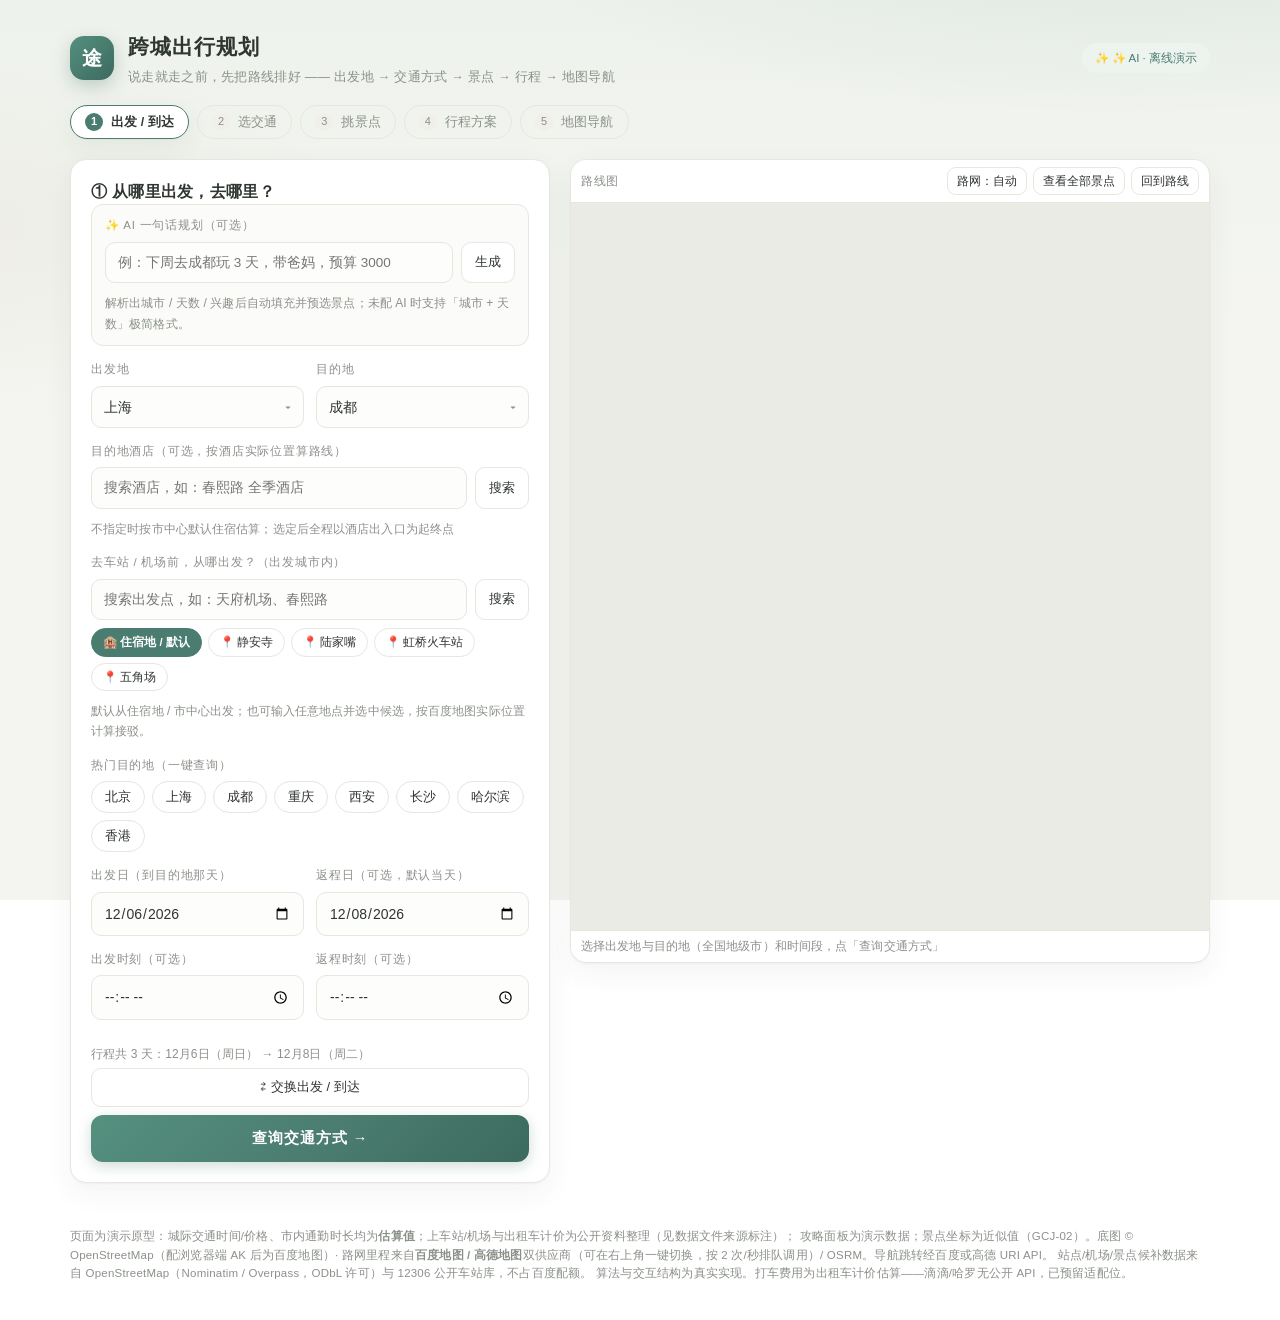
==== commit 46386e27: "fix: AI 通道模型名全部失效导致填对 key 也用不了 默认模型随上游下线而全部失效：OpenRouter 的 deepseek/deepseek-r1:free 已被移除 （且平台已无免费 D" ====
--- a/prototype/web/travel.html
+++ b/prototype/web/travel.html
@@ -204,13 +204,8 @@
         <button data-scheme="recommended" class="on">🤖 系统推荐 · 最省时</button>
         <button data-scheme="popular">🔥 大众经典路线</button>
         <button data-scheme="custom">✍️ 自定义安排</button>
-        <button data-scheme="ai">✨ AI 编排</button>
       </div>
       <p class="muted" id="schemeMeta"></p>
-      <div id="aiPlanBar" class="ai-plan-bar hidden">
-        <span id="aiPlanStatus" class="ai-plan-status"></span>
-        <button id="btnAiReplan" class="ghost-btn sm" type="button">🔄 重新编排</button>
-      </div>
       <p class="trip-meta" id="tripMeta"></p>
       <div class="opt-row">
         <label class="chk"><input type="checkbox" id="chkTicket" checked> 费用计入门票</label>
@@ -252,7 +247,6 @@
         <button id="btnProvider" class="ghost-btn sm" title="在 自动 / 百度 / 高德 之间切换路网服务">路网：自动</button>
         <button id="btnFitSpots" class="ghost-btn sm">查看全部景点</button>
         <button id="btnFitRoute" class="ghost-btn sm">回到路线</button>
-        <button id="btnMapFull" class="ghost-btn sm" type="button" title="全屏查看地图，手机上更大更好操作">⛶ 全屏</button>
       </div>
     </div>
     <div id="map"></div>
@@ -269,8 +263,7 @@
 
 <footer class="foot">
   页面为演示原型：城际交通时间/价格、市内通勤时长均为<b>估算值</b>；上车站/机场与出租车计价为公开资料整理（见数据文件来源标注）；
-  攻略面板为演示数据；景点坐标为近似值（GCJ-02），底图坐标系会按 OSM（WGS-84）/ 高德瓦片（GCJ-02）自动换算，
-  避免国内偏移（配浏览器端 AK 后为百度地图）·
+  攻略面板为演示数据；景点坐标为近似值（GCJ-02）。底图 © OpenStreetMap（配浏览器端 AK 后为百度地图）·
   路网里程来自<b>百度地图 / 高德地图</b>双供应商（可在右上角一键切换，按 2 次/秒排队调用）/ OSRM。导航跳转经百度或高德 URI API。
   站点/机场/景点候补数据来自 OpenStreetMap（Nominatim / Overpass，ODbL 许可）与 12306 公开车站库，不占百度配额。
   算法与交互结构为真实实现。打车费用为出租车计价估算——滴滴/哈罗无公开 API，已预留适配位。
@@ -298,7 +291,12 @@
       </div>
       <div class="field">
         <label>模型</label>
-        <input id="aiModel">
+        <input id="aiModel" list="aiModelList" placeholder="点下方「获取可用模型」按实时列表选">
+        <datalist id="aiModelList"></datalist>
+        <p class="hint" id="aiModelHint">上游模型名会下线或改名（如 OpenRouter 的免费 R1 已移除）；填好 key 后点「获取可用模型」拉取当前可用列表。</p>
+        <div class="action-row" style="margin-top:0">
+          <button id="aiModelFetch" class="ghost-btn" type="button">获取可用模型</button>
+        </div>
       </div>
       <div class="field">
         <label>API Key（只存本机浏览器；留空则用本地 serve.py 的环境变量 key）</label>
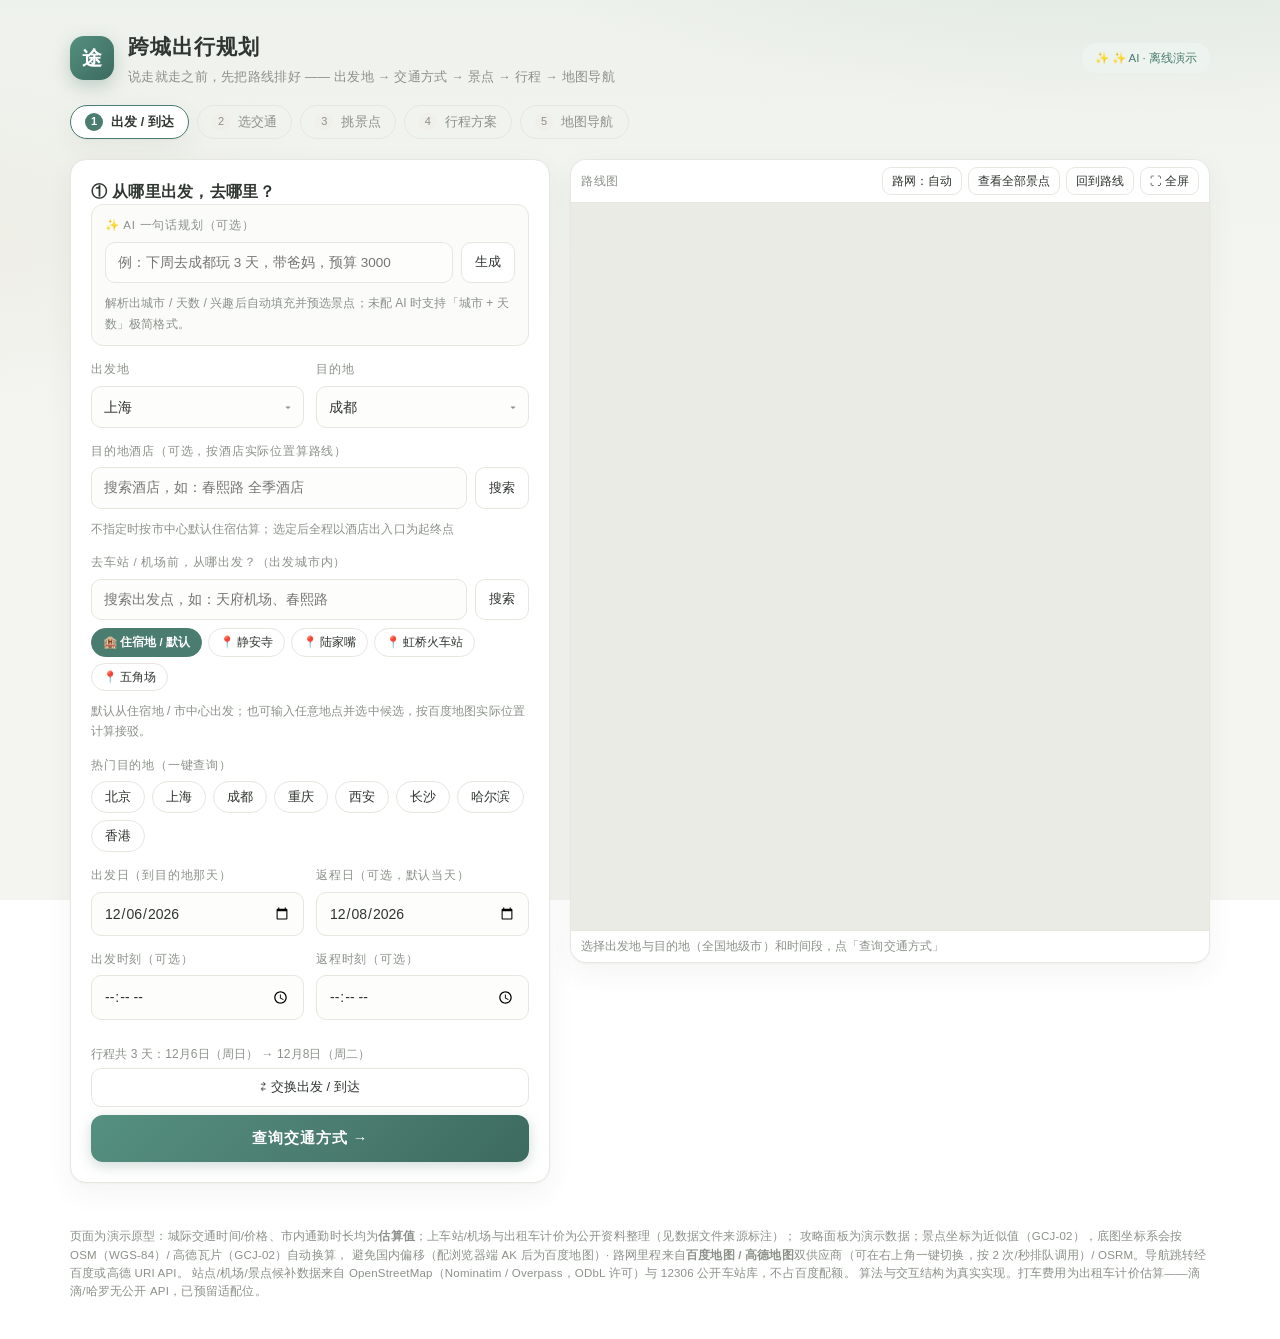
==== commit bdc107ff: "Merge main into fix/ai-timeout：保留防死循环护栏，并保留自动方式刷新" ====
--- a/prototype/web/travel.html
+++ b/prototype/web/travel.html
@@ -204,8 +204,13 @@
         <button data-scheme="recommended" class="on">🤖 系统推荐 · 最省时</button>
         <button data-scheme="popular">🔥 大众经典路线</button>
         <button data-scheme="custom">✍️ 自定义安排</button>
+        <button data-scheme="ai">✨ AI 编排</button>
       </div>
       <p class="muted" id="schemeMeta"></p>
+      <div id="aiPlanBar" class="ai-plan-bar hidden">
+        <span id="aiPlanStatus" class="ai-plan-status"></span>
+        <button id="btnAiReplan" class="ghost-btn sm" type="button">🔄 重新编排</button>
+      </div>
       <p class="trip-meta" id="tripMeta"></p>
       <div class="opt-row">
         <label class="chk"><input type="checkbox" id="chkTicket" checked> 费用计入门票</label>
@@ -247,6 +252,7 @@
         <button id="btnProvider" class="ghost-btn sm" title="在 自动 / 百度 / 高德 之间切换路网服务">路网：自动</button>
         <button id="btnFitSpots" class="ghost-btn sm">查看全部景点</button>
         <button id="btnFitRoute" class="ghost-btn sm">回到路线</button>
+        <button id="btnMapFull" class="ghost-btn sm" type="button" title="全屏查看地图，手机上更大更好操作">⛶ 全屏</button>
       </div>
     </div>
     <div id="map"></div>
@@ -263,7 +269,8 @@
 
 <footer class="foot">
   页面为演示原型：城际交通时间/价格、市内通勤时长均为<b>估算值</b>；上车站/机场与出租车计价为公开资料整理（见数据文件来源标注）；
-  攻略面板为演示数据；景点坐标为近似值（GCJ-02）。底图 © OpenStreetMap（配浏览器端 AK 后为百度地图）·
+  攻略面板为演示数据；景点坐标为近似值（GCJ-02），底图坐标系会按 OSM（WGS-84）/ 高德瓦片（GCJ-02）自动换算，
+  避免国内偏移（配浏览器端 AK 后为百度地图）·
   路网里程来自<b>百度地图 / 高德地图</b>双供应商（可在右上角一键切换，按 2 次/秒排队调用）/ OSRM。导航跳转经百度或高德 URI API。
   站点/机场/景点候补数据来自 OpenStreetMap（Nominatim / Overpass，ODbL 许可）与 12306 公开车站库，不占百度配额。
   算法与交互结构为真实实现。打车费用为出租车计价估算——滴滴/哈罗无公开 API，已预留适配位。
@@ -303,6 +310,35 @@
         <input id="aiKey" type="password" placeholder="sk-…">
       </div>
     </div>
+    <p class="hint" style="margin:16px 0 8px;font-weight:600;color:var(--ink)">联网搜索（让 AI 引用实时网页并标注来源，类似国内大模型）</p>
+    <p class="muted" id="webSearchStatus"></p>
+    <div class="field-row">
+      <div class="field">
+        <label>开关</label>
+        <select id="webSearchOn">
+          <option value="on">开启</option>
+          <option value="off">关闭</option>
+        </select>
+      </div>
+      <div class="field">
+        <label>搜索源</label>
+        <select id="webSearchProvider">
+          <option value="auto">自动（按已配置的 key）</option>
+          <option value="demo">离线演示（无需 key，预置结果）</option>
+          <option value="bocha">博查（国内，api.bochaai.com）</option>
+          <option value="tavily">Tavily（国际，每月免费额度）</option>
+        </select>
+      </div>
+    </div>
+    <div class="field">
+      <label>搜索 API Key（可选；留空则用 serve.py 环境变量 BOCHA_API_KEY / TAVILY_API_KEY）</label>
+      <input id="webSearchKey" type="password" placeholder="博查 / tvly-…">
+    </div>
+    <div class="action-row" style="margin-top:0">
+      <button id="webSearchTest" class="ghost-btn" type="button">测试联网搜索</button>
+    </div>
+    <p class="hint">开启后「攻略问答」和「AI 生成攻略」会先联网检索再作答，回答下方附可点击来源；讲解仍严格基于行程数据（不引入外部事实）。</p>
+
     <p class="hint" style="margin:16px 0 8px;font-weight:600;color:var(--ink)">百度地图开放平台</p>
     <p class="muted" id="baiduStatus"></p>
     <div class="field">
--- a/prototype/web/travel.css
+++ b/prototype/web/travel.css
@@ -652,6 +652,19 @@
   max-height:56vh;overflow:auto;
 }
 .ai-out.loading{color:var(--muted)}
+
+/* 联网搜索：来源引用（像国内大模型的"引用来源"） */
+.ai-out .ai-src{
+  white-space:normal;margin-top:12px;padding-top:10px;
+  border-top:1px dashed var(--line);
+  display:grid;gap:5px;
+}
+.ai-out .ai-src-head{font-size:12px;color:var(--muted);font-weight:600}
+.ai-out .ai-src a{
+  font-size:12.5px;color:#1f6b4f;text-decoration:none;line-height:1.5;
+  overflow:hidden;text-overflow:ellipsis;white-space:nowrap;display:block;
+}
+.ai-out .ai-src a:hover{text-decoration:underline}
 
 /* ---------- 城市选择（可搜索的下拉） ---------- */
 .combo{position:relative}
